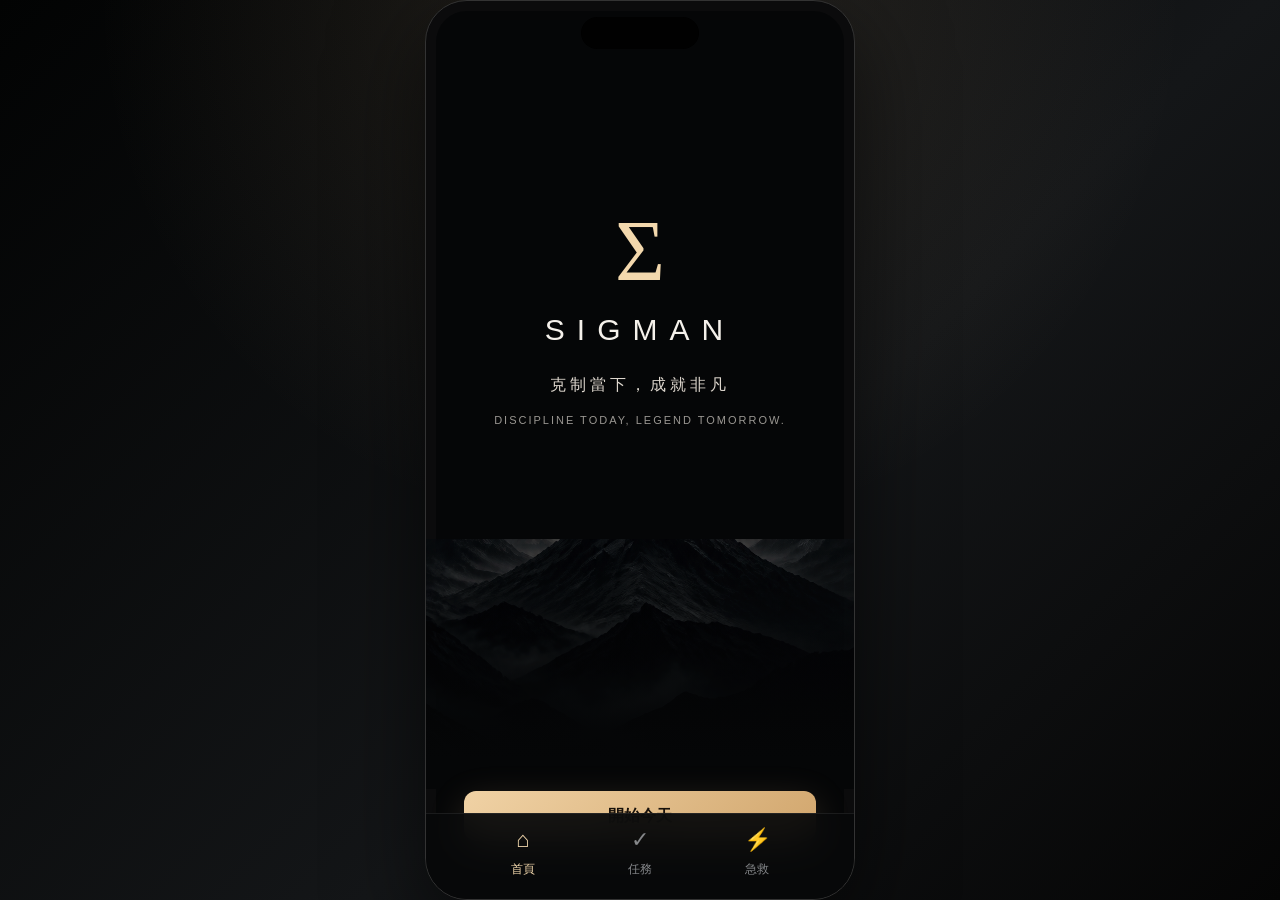
==== index.html @ 827c7f7d "Add files via upload" ====
<!doctype html>
<html lang="zh-Hant">
  <head>
    <meta charset="utf-8" />
    <meta name="viewport" content="width=device-width, initial-scale=1, viewport-fit=cover" />
    <meta name="theme-color" content="#050607" />
    <meta name="apple-mobile-web-app-capable" content="yes" />
    <meta name="apple-mobile-web-app-status-bar-style" content="black-translucent" />
    <meta name="apple-mobile-web-app-title" content="SIGMAN" />
    <meta name="description" content="SIGMAN discipline tracker MVP" />
    <title>SIGMAN</title>
    <link rel="manifest" href="manifest.json" />
    <link rel="apple-touch-icon" href="assets/icon-180.png" />
    <link rel="icon" href="assets/icon-192.png" />
    <link rel="stylesheet" href="styles.css" />
  </head>
  <body>
    <main class="phone-shell" aria-label="SIGMAN MVP">
      <section class="screen splash active" data-screen="splash">
        <div class="brand-mark">&Sigma;</div>
        <h1>SIGMAN</h1>
        <p class="tagline">&#20811;&#21046;&#30070;&#19979;&#65292;&#25104;&#23601;&#38750;&#20961;</p>
        <p class="subline">DISCIPLINE TODAY, LEGEND TOMORROW.</p>
        <div class="mountain" aria-hidden="true"></div>
        <button class="primary-btn" data-start>&#38283;&#22987;&#20170;&#22825;</button>
      </section>

      <section class="screen app-screen" data-screen="home">
        <header class="topbar">
          <div>
            <span class="eyebrow">&#20170;&#26085;&#29376;&#24907;</span>
            <h2>SIGMAN</h2>
          </div>
          <button class="icon-btn" data-open-setup aria-label="Settings">&#9881;</button>
        </header>

        <div class="content">
          <section class="streak-card">
            <div class="ring" id="ring">
              <span>&#36899;&#32396;&#22533;&#25345;</span>
              <strong id="streakDays">0</strong>
              <small>&#22825;</small>
            </div>
            <div class="streak-meta">
              <span>&#38283;&#22987;&#26085;&#26399;</span>
              <strong id="startDateLabel">&#20170;&#22825;</strong>
              <span>&#26368;&#20339;&#32000;&#37636;</span>
              <strong id="bestDays">0 &#22825;</strong>
            </div>
            <blockquote>
              &#19981;&#38752;&#24773;&#32210;&#25744;&#20303;&#65292;&#38752;&#31995;&#32113;&#25744;&#20303;&#12290;
              <cite id="reasonLabel">&#25105;&#30340;&#29702;&#30001;&#36996;&#27794;&#35373;&#23450;</cite>
            </blockquote>
          </section>

          <section class="rescue-strip">
            <div>
              <span class="eyebrow">&#34909;&#21205;&#20358;&#35186;</span>
              <h3>&#20808;&#25744;&#36942; 90 &#31186;</h3>
            </div>
            <button class="secondary-btn" data-go="rescue" data-nav="rescue">&#36914;&#20837;&#24613;&#25937;</button>
          </section>

          <section class="task-panel">
            <div class="section-head">
              <div>
                <span class="eyebrow">&#27599;&#26085;&#20219;&#21209;</span>
                <h3>&#20170;&#22825;&#21482;&#38656;&#35201;&#23436;&#25104;&#36889; 4 &#20214;&#20107;</h3>
              </div>
              <span><b id="doneCount">0</b>/4</span>
            </div>
            <div class="tasks" id="taskList"></div>
          </section>
        </div>
      </section>

      <section class="screen app-screen" data-screen="rescue">
        <header class="detailbar">
          <button class="icon-btn" data-go="home" data-nav="home" aria-label="Back">&lsaquo;</button>
          <h2>&#34909;&#21205;&#24613;&#25937;</h2>
          <button class="icon-btn" data-reset-timer aria-label="Reset timer">&#8635;</button>
        </header>

        <div class="content rescue-content">
          <section class="timer-card">
            <span class="eyebrow">&#29694;&#22312;&#19981;&#35201;&#35527;&#24847;&#24535;&#21147;</span>
            <h1>&#36681;&#31227;&#27880;&#24847;&#21147;</h1>
            <div class="timer" id="timer">01:30</div>
            <p id="rescuePrompt">&#25918;&#19979;&#25163;&#27231;&#65292;&#20808;&#20570; 10 &#27425;&#28145;&#21628;&#21560;&#12290;</p>
            <button class="primary-btn" id="timerButton">&#38283;&#22987; 90 &#31186;</button>
          </section>

          <section class="action-panel">
            <div class="section-head compact">
              <h3>&#36984;&#19968;&#20491;&#31435;&#21051;&#34892;&#21205;</h3>
              <span>&#19981;&#29992;&#23436;&#32654;&#65292;&#21482;&#35201;&#38626;&#38283;&#21050;&#28608;&#28304;</span>
            </div>
            <div class="action-grid" id="actionGrid"></div>
          </section>

          <button class="wide-action" id="surviveButton">&#25105;&#24050;&#28193;&#36942;&#36889;&#19968;&#21051;</button>
        </div>
      </section>

      <section class="screen app-screen" data-screen="setup">
        <header class="detailbar">
          <button class="icon-btn" data-go="home" data-nav="home" aria-label="Back">&lsaquo;</button>
          <h2>&#26053;&#31243;&#35373;&#23450;</h2>
          <span></span>
        </header>

        <form class="content setup-form" id="setupForm">
          <label>
            <span>&#38283;&#22987;&#26085;&#26399;</span>
            <input type="date" id="startDateInput" />
          </label>
          <label>
            <span>&#25105;&#28858;&#20160;&#40636;&#35201;&#25106;</span>
            <textarea id="reasonInput" rows="4" placeholder="&#20363;&#22914;&#65306;&#25105;&#35201;&#25226;&#27880;&#24847;&#21147;&#25343;&#22238;&#20358;&#65292;&#35722;&#25104;&#26356;&#31337;&#30340;&#20154;&#12290;"></textarea>
          </label>
          <button class="primary-btn" type="submit">&#20786;&#23384;&#35373;&#23450;</button>
          <button class="danger-btn" type="button" id="relapseButton">&#20170;&#22825;&#30772;&#25106;&#65292;&#37325;&#26032;&#38283;&#22987;</button>
        </form>
      </section>

      <nav class="bottom-nav" hidden>
        <button class="active" data-go="home" data-nav="home"><span>&#8962;</span>&#39318;&#38913;</button>
        <button data-go="home" data-nav="tasks" data-jump="tasks"><span>&#10003;</span>&#20219;&#21209;</button>
        <button data-go="rescue" data-nav="rescue"><span>&#9889;</span>&#24613;&#25937;</button>
      </nav>
    </main>

    <script src="app.js"></script>
  </body>
</html>
---- styles.css ----
:root {
  color-scheme: dark;
  --bg: #050607;
  --panel: #111315;
  --panel-2: #17191c;
  --line: #292b2f;
  --muted: #9a9792;
  --text: #f5f1eb;
  --gold: #e2bf91;
  --gold-2: #f3d8ad;
  --danger: #d88672;
  font-family: Inter, "Noto Sans TC", "PingFang TC", "Microsoft JhengHei", sans-serif;
}

* {
  box-sizing: border-box;
}

body {
  min-height: 100vh;
  margin: 0;
  display: grid;
  place-items: center;
  background:
    radial-gradient(circle at 50% 0%, rgba(226, 191, 145, 0.13), transparent 34rem),
    linear-gradient(135deg, #020303, #141618 58%, #050505);
  color: var(--text);
}

button,
input,
textarea {
  font: inherit;
}

button {
  border: 0;
  color: inherit;
  cursor: pointer;
}

.phone-shell {
  position: relative;
  width: min(100vw, 430px);
  height: min(100vh, 900px);
  min-height: 760px;
  overflow: hidden;
  background: var(--bg);
  border: 1px solid #333;
  border-radius: 42px;
  box-shadow: 0 30px 90px rgba(0, 0, 0, 0.6), inset 0 0 0 10px #0b0b0c;
}

.phone-shell::before {
  content: "";
  position: absolute;
  z-index: 20;
  top: 16px;
  left: 50%;
  width: 118px;
  height: 32px;
  transform: translateX(-50%);
  border-radius: 999px;
  background: #010101;
}

.screen {
  position: absolute;
  inset: 0;
  display: none;
  padding: 56px 24px 92px;
}

.screen.active {
  display: block;
}

.splash {
  text-align: center;
  padding-top: 204px;
}

.brand-mark {
  margin-inline: auto;
  width: 92px;
  height: 92px;
  display: grid;
  place-items: center;
  color: var(--gold-2);
  font-family: Georgia, serif;
  font-size: 86px;
  line-height: 1;
}

.splash h1 {
  margin: 16px 0 0;
  font-size: 30px;
  font-weight: 500;
  letter-spacing: 12px;
}

.tagline {
  margin: 28px 0 0;
  color: #ddd6cd;
  letter-spacing: 4px;
}

.subline {
  margin: 18px 0 0;
  color: var(--muted);
  font-size: 11px;
  letter-spacing: 2px;
}

.mountain {
  position: absolute;
  left: 0;
  right: 0;
  bottom: 110px;
  height: 250px;
  background:
    linear-gradient(to bottom, rgba(5, 6, 7, 0), #050607 88%),
    url("assets/splash-mountain.png") center bottom / cover no-repeat;
  opacity: 0.88;
}

.primary-btn,
.secondary-btn,
.wide-action,
.danger-btn {
  min-height: 50px;
  border-radius: 12px;
  font-weight: 700;
}

.primary-btn,
.wide-action {
  position: relative;
  z-index: 1;
  width: 100%;
  background: linear-gradient(135deg, #f0d2a5, #d1a66d);
  color: #17100a;
  box-shadow: 0 10px 36px rgba(226, 191, 145, 0.18);
}

.splash .primary-btn {
  position: absolute;
  left: 38px;
  right: 38px;
  bottom: 58px;
  width: auto;
}

.secondary-btn {
  padding: 0 16px;
  background: rgba(226, 191, 145, 0.13);
  color: var(--gold-2);
}

.danger-btn {
  width: 100%;
  margin-top: 14px;
  background: rgba(216, 134, 114, 0.12);
  color: #f2b09f;
}

.topbar,
.detailbar {
  display: flex;
  align-items: center;
  justify-content: space-between;
  height: 58px;
  border-bottom: 1px solid rgba(255, 255, 255, 0.06);
}

.topbar h2,
.detailbar h2 {
  margin: 3px 0 0;
  font-size: 24px;
  letter-spacing: 5px;
}

.detailbar h2 {
  font-size: 20px;
  letter-spacing: 1px;
}

.eyebrow {
  display: block;
  color: var(--gold);
  font-size: 12px;
  letter-spacing: 1px;
}

.icon-btn {
  width: 36px;
  height: 36px;
  display: grid;
  place-items: center;
  border: 1px solid #393b3f;
  border-radius: 50%;
  background: transparent;
  color: #f0eadf;
}

.content {
  height: calc(100% - 58px);
  overflow: auto;
  padding: 18px 0 10px;
  scrollbar-width: none;
}

.content::-webkit-scrollbar {
  display: none;
}

.streak-card,
.task-panel,
.timer-card,
.action-panel,
.rescue-strip {
  border: 1px solid rgba(255, 255, 255, 0.045);
  border-radius: 8px;
  background: linear-gradient(180deg, rgba(255, 255, 255, 0.055), rgba(255, 255, 255, 0.025));
}

.streak-card {
  padding: 22px;
  display: grid;
  grid-template-columns: 1fr 104px;
  gap: 12px 20px;
  align-items: center;
}

.ring {
  width: 164px;
  aspect-ratio: 1;
  display: grid;
  place-items: center;
  place-content: center;
  border-radius: 50%;
  background:
    radial-gradient(circle closest-side, #151719 75%, transparent 76%),
    conic-gradient(var(--gold) calc(var(--progress) * 1%), #333 0);
  text-align: center;
}

.ring span,
.ring small,
.streak-meta span {
  color: #aaa39b;
  font-size: 12px;
}

.ring strong {
  font-size: 42px;
}

.streak-meta {
  display: grid;
  gap: 7px;
}

.streak-meta strong {
  font-size: 18px;
}

blockquote {
  grid-column: 1 / -1;
  margin: 12px 0 0;
  text-align: center;
  line-height: 1.8;
}

cite {
  display: block;
  margin-top: 5px;
  color: var(--muted);
  font-size: 12px;
  font-style: normal;
}

.rescue-strip {
  margin-top: 14px;
  padding: 16px;
  display: flex;
  align-items: center;
  justify-content: space-between;
  gap: 14px;
}

.rescue-strip h3,
.section-head h3 {
  margin: 4px 0 0;
  font-size: 17px;
}

.task-panel,
.action-panel {
  margin-top: 14px;
  padding: 16px 12px;
}

.section-head {
  display: flex;
  align-items: end;
  justify-content: space-between;
  gap: 12px;
  padding: 0 2px 10px;
}

.section-head.compact {
  display: block;
}

.section-head span {
  color: #b9b2aa;
  font-size: 12px;
}

.task {
  width: 100%;
  display: grid;
  grid-template-columns: 40px 1fr 30px;
  gap: 10px;
  align-items: center;
  min-height: 68px;
  text-align: left;
  border-top: 1px solid rgba(255, 255, 255, 0.06);
  background: transparent;
}

.task-icon {
  width: 32px;
  height: 32px;
  display: grid;
  place-items: center;
  border-radius: 50%;
  background: rgba(226, 191, 145, 0.1);
  color: var(--gold);
  font-weight: 700;
}

.task strong,
.action-card strong {
  display: block;
  font-size: 15px;
}

.task small,
.action-card small,
.timer-card p {
  display: block;
  margin-top: 4px;
  color: #aaa39b;
  font-size: 12px;
  line-height: 1.5;
}

.check {
  width: 24px;
  height: 24px;
  display: grid;
  place-items: center;
  border: 1px solid #54575a;
  border-radius: 50%;
}

.task.done .check {
  border-color: transparent;
  background: var(--gold);
  color: #21170f;
}

.rescue-content {
  padding-top: 18px;
}

.timer-card {
  padding: 24px 18px;
  text-align: center;
}

.timer-card h1 {
  margin: 6px 0 0;
  font-size: 26px;
}

.timer {
  margin: 24px auto 12px;
  width: 190px;
  aspect-ratio: 1;
  display: grid;
  place-items: center;
  border: 1px solid rgba(226, 191, 145, 0.38);
  border-radius: 50%;
  background: radial-gradient(circle, rgba(226, 191, 145, 0.12), rgba(255, 255, 255, 0.02));
  color: var(--gold-2);
  font-size: 46px;
  font-weight: 800;
  letter-spacing: 1px;
}

.timer-card .primary-btn {
  margin-top: 18px;
}

.action-grid {
  display: grid;
  grid-template-columns: repeat(2, minmax(0, 1fr));
  gap: 10px;
}

.action-card {
  min-height: 122px;
  padding: 16px 12px;
  display: grid;
  place-items: center;
  place-content: center;
  text-align: center;
  border: 1px solid rgba(255, 255, 255, 0.045);
  border-radius: 8px;
  background: var(--panel-2);
}

.action-card span {
  width: 34px;
  height: 34px;
  display: grid;
  place-items: center;
  margin-bottom: 8px;
  border-radius: 50%;
  background: rgba(226, 191, 145, 0.1);
  color: var(--gold);
  font-weight: 700;
}

.action-card.selected {
  border-color: rgba(226, 191, 145, 0.55);
  background: rgba(226, 191, 145, 0.1);
}

.wide-action {
  margin-top: 20px;
}

.setup-form {
  display: block;
}

.setup-form label {
  display: block;
  margin-bottom: 18px;
}

.setup-form label span {
  display: block;
  margin-bottom: 8px;
  color: var(--gold);
  font-size: 13px;
}

input,
textarea {
  width: 100%;
  border: 1px solid var(--line);
  border-radius: 8px;
  background: #111315;
  color: var(--text);
  outline: 0;
}

input {
  height: 48px;
  padding: 0 12px;
}

textarea {
  resize: none;
  padding: 12px;
  line-height: 1.6;
}

input:focus,
textarea:focus {
  border-color: rgba(226, 191, 145, 0.7);
}

.bottom-nav {
  position: absolute;
  z-index: 10;
  left: 0;
  right: 0;
  bottom: 0;
  height: 86px;
  display: grid;
  grid-template-columns: repeat(3, 1fr);
  padding: 10px 38px 18px;
  border-top: 1px solid rgba(255, 255, 255, 0.08);
  background: rgba(8, 9, 10, 0.94);
  backdrop-filter: blur(18px);
}

.bottom-nav button {
  display: grid;
  place-items: center;
  gap: 4px;
  background: transparent;
  color: #85878a;
  font-size: 12px;
}

.bottom-nav span {
  font-size: 22px;
}

.bottom-nav .active {
  color: var(--gold-2);
}

@media (max-width: 480px) {
  body {
    display: block;
    background: #050607;
  }

  .phone-shell {
    width: 100vw;
    height: 100vh;
    min-height: 720px;
    border: 0;
    border-radius: 0;
    box-shadow: none;
  }

  .phone-shell::before {
    top: 12px;
  }

  .screen {
    padding-inline: 20px;
  }

  .streak-card {
    grid-template-columns: 1fr 96px;
    padding: 18px;
  }

  .ring {
    width: 146px;
  }

  .bottom-nav {
    padding-inline: 32px;
  }
}
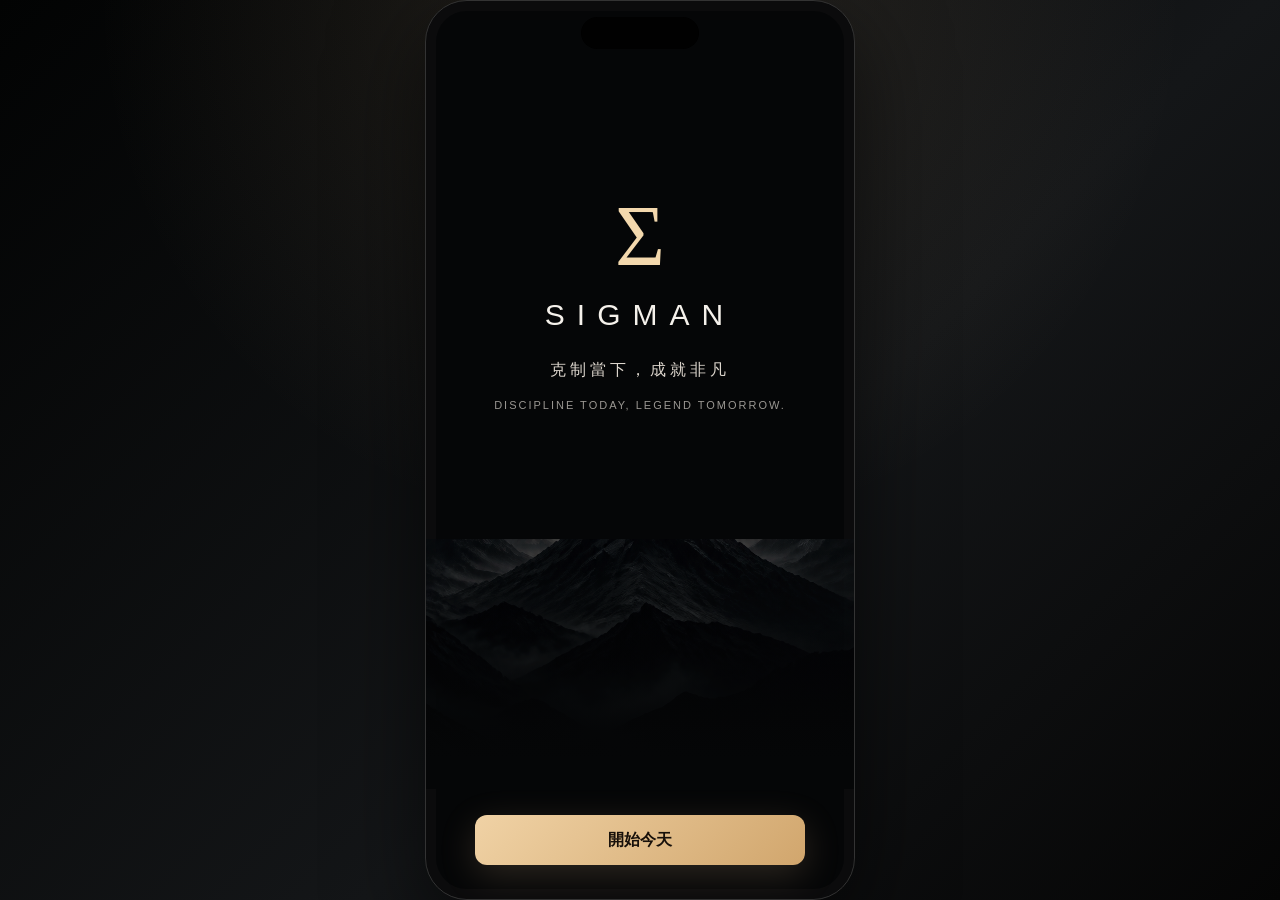
==== commit 9df81a91: "Fix mobile PWA layout" ====
--- a/index.html
+++ b/index.html
@@ -9,10 +9,10 @@
     <meta name="apple-mobile-web-app-title" content="SIGMAN" />
     <meta name="description" content="SIGMAN discipline tracker MVP" />
     <title>SIGMAN</title>
-    <link rel="manifest" href="manifest.json" />
+    <link rel="manifest" href="manifest.json?v=3" />
     <link rel="apple-touch-icon" href="assets/icon-180.png" />
     <link rel="icon" href="assets/icon-192.png" />
-    <link rel="stylesheet" href="styles.css" />
+    <link rel="stylesheet" href="styles.css?v=3" />
   </head>
   <body>
     <main class="phone-shell" aria-label="SIGMAN MVP">
@@ -130,6 +130,6 @@
       </nav>
     </main>
 
-    <script src="app.js"></script>
+    <script src="app.js?v=3"></script>
   </body>
 </html>
--- a/styles.css
+++ b/styles.css
@@ -16,6 +16,15 @@
   box-sizing: border-box;
 }
 
+html,
+body {
+  min-height: 100%;
+}
+
+[hidden] {
+  display: none !important;
+}
+
 body {
   min-height: 100vh;
   margin: 0;
@@ -42,7 +51,7 @@
 .phone-shell {
   position: relative;
   width: min(100vw, 430px);
-  height: min(100vh, 900px);
+  height: min(100dvh, 900px);
   min-height: 760px;
   overflow: hidden;
   background: var(--bg);
@@ -68,16 +77,24 @@
   position: absolute;
   inset: 0;
   display: none;
-  padding: 56px 24px 92px;
+  padding: calc(56px + env(safe-area-inset-top)) 24px calc(92px + env(safe-area-inset-bottom));
 }
 
 .screen.active {
   display: block;
 }
 
+.splash.screen.active {
+  display: flex;
+}
+
 .splash {
+  flex-direction: column;
+  align-items: center;
   text-align: center;
-  padding-top: 204px;
+  overflow: auto;
+  padding-top: clamp(96px, 21dvh, 204px);
+  padding-bottom: calc(34px + env(safe-area-inset-bottom));
 }
 
 .brand-mark {
@@ -144,11 +161,10 @@
 }
 
 .splash .primary-btn {
-  position: absolute;
-  left: 38px;
-  right: 38px;
-  bottom: 58px;
-  width: auto;
+  width: calc(100% - 28px);
+  max-width: 330px;
+  margin-top: auto;
+  margin-bottom: 0;
 }
 
 .secondary-btn {
@@ -492,10 +508,10 @@
   left: 0;
   right: 0;
   bottom: 0;
-  height: 86px;
+  height: calc(86px + env(safe-area-inset-bottom));
   display: grid;
   grid-template-columns: repeat(3, 1fr);
-  padding: 10px 38px 18px;
+  padding: 10px 38px calc(18px + env(safe-area-inset-bottom));
   border-top: 1px solid rgba(255, 255, 255, 0.08);
   background: rgba(8, 9, 10, 0.94);
   backdrop-filter: blur(18px);
@@ -526,8 +542,8 @@
 
   .phone-shell {
     width: 100vw;
-    height: 100vh;
-    min-height: 720px;
+    height: 100dvh;
+    min-height: 0;
     border: 0;
     border-radius: 0;
     box-shadow: none;
@@ -541,6 +557,36 @@
     padding-inline: 20px;
   }
 
+  .splash {
+    padding-top: clamp(88px, 20dvh, 178px);
+    padding-inline: 20px;
+  }
+
+  .brand-mark {
+    width: 78px;
+    height: 78px;
+    font-size: 74px;
+  }
+
+  .splash h1 {
+    font-size: 27px;
+    letter-spacing: 10px;
+  }
+
+  .tagline {
+    margin-top: 22px;
+  }
+
+  .subline {
+    margin-top: 14px;
+    font-size: 10px;
+  }
+
+  .mountain {
+    bottom: 72px;
+    height: 210px;
+  }
+
   .streak-card {
     grid-template-columns: 1fr 96px;
     padding: 18px;
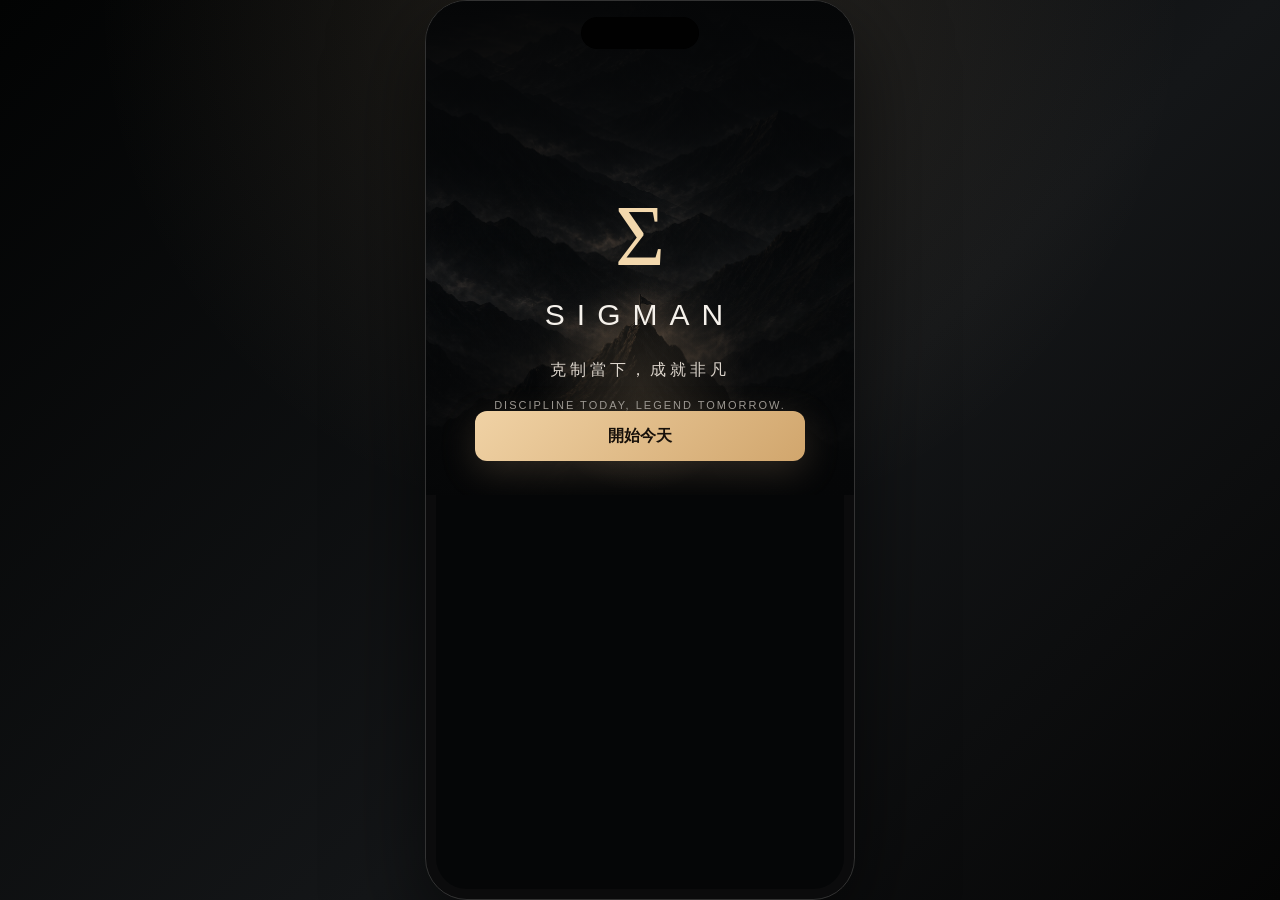
==== commit 50286051: "Build SIGMAN MVP v0.3 phase 1" ====
--- a/index.html
+++ b/index.html
@@ -9,10 +9,10 @@
     <meta name="apple-mobile-web-app-title" content="SIGMAN" />
     <meta name="description" content="SIGMAN discipline tracker MVP" />
     <title>SIGMAN</title>
-    <link rel="manifest" href="manifest.json?v=3" />
+    <link rel="manifest" href="manifest.json?v=7" />
     <link rel="apple-touch-icon" href="assets/icon-180.png" />
     <link rel="icon" href="assets/icon-192.png" />
-    <link rel="stylesheet" href="styles.css?v=3" />
+    <link rel="stylesheet" href="styles.css?v=7" />
   </head>
   <body>
     <main class="phone-shell" aria-label="SIGMAN MVP">
@@ -28,37 +28,38 @@
       <section class="screen app-screen" data-screen="home">
         <header class="topbar">
           <div>
-            <span class="eyebrow">&#20170;&#26085;&#29376;&#24907;</span>
+            <span class="eyebrow">&#36899;&#32396;&#22533;&#25345;&#20013;</span>
             <h2>SIGMAN</h2>
           </div>
-          <button class="icon-btn" data-open-setup aria-label="Settings">&#9881;</button>
+          <button class="icon-btn" data-go="setup" data-nav="setup" aria-label="Settings">&#9881;</button>
         </header>
 
-        <div class="content">
-          <section class="streak-card">
-            <div class="ring" id="ring">
-              <span>&#36899;&#32396;&#22533;&#25345;</span>
-              <strong id="streakDays">0</strong>
-              <small>&#22825;</small>
+        <div class="content home-content">
+          <section class="streak-hero">
+            <span class="eyebrow">&#30446;&#21069;&#32000;&#37636;</span>
+            <div class="day-number">
+              <strong id="streakDays">1</strong>
+              <span>&#22825;</span>
             </div>
-            <div class="streak-meta">
-              <span>&#38283;&#22987;&#26085;&#26399;</span>
-              <strong id="startDateLabel">&#20170;&#22825;</strong>
-              <span>&#26368;&#20339;&#32000;&#37636;</span>
-              <strong id="bestDays">0 &#22825;</strong>
+            <p id="homeMessage">&#20170;&#22825;&#21482;&#38656;&#35201;&#23432;&#20303;&#20170;&#22825;&#12290;</p>
+            <div class="metric-row">
+              <span>&#38283;&#22987;&#26085;&#26399; <b id="startDateLabel">--</b></span>
+              <span>&#26368;&#20339;&#32000;&#37636; <b id="bestDays">1 &#22825;</b></span>
             </div>
-            <blockquote>
-              &#19981;&#38752;&#24773;&#32210;&#25744;&#20303;&#65292;&#38752;&#31995;&#32113;&#25744;&#20303;&#12290;
-              <cite id="reasonLabel">&#25105;&#30340;&#29702;&#30001;&#36996;&#27794;&#35373;&#23450;</cite>
-            </blockquote>
           </section>
 
-          <section class="rescue-strip">
+          <button class="reason-card" data-go="setup" data-nav="setup">
+            <span class="eyebrow">&#25105;&#30340;&#29702;&#30001;</span>
+            <strong id="reasonLabel">&#35373;&#23450;&#19968;&#20491;&#20320;&#19981;&#24819;&#20013;&#26039;&#32000;&#37636;&#30340;&#29702;&#30001;&#12290;</strong>
+          </button>
+
+          <section class="rescue-strip priority">
             <div>
               <span class="eyebrow">&#34909;&#21205;&#20358;&#35186;</span>
-              <h3>&#20808;&#25744;&#36942; 90 &#31186;</h3>
+              <h3>&#31435;&#21363;&#36914;&#20837; 90 &#31186;&#24613;&#25937;&#27969;&#31243;</h3>
+              <p>&#19981;&#35201;&#24613;&#33879;&#20570;&#27770;&#23450;&#12290;&#20808;&#25744;&#36942;&#36889;&#19968;&#27874;&#12290;</p>
             </div>
-            <button class="secondary-btn" data-go="rescue" data-nav="rescue">&#36914;&#20837;&#24613;&#25937;</button>
+            <button class="secondary-btn" data-go="rescue" data-nav="rescue">&#38283;&#22987;&#24613;&#25937;</button>
           </section>
 
           <section class="task-panel">
@@ -77,59 +78,83 @@
       <section class="screen app-screen" data-screen="rescue">
         <header class="detailbar">
           <button class="icon-btn" data-go="home" data-nav="home" aria-label="Back">&lsaquo;</button>
-          <h2>&#34909;&#21205;&#24613;&#25937;</h2>
+          <h2>&#20572;&#19979;&#20358;&#65292;&#36681;&#31227;&#27880;&#24847;&#21147;</h2>
           <button class="icon-btn" data-reset-timer aria-label="Reset timer">&#8635;</button>
         </header>
 
         <div class="content rescue-content">
-          <section class="timer-card">
-            <span class="eyebrow">&#29694;&#22312;&#19981;&#35201;&#35527;&#24847;&#24535;&#21147;</span>
-            <h1>&#36681;&#31227;&#27880;&#24847;&#21147;</h1>
-            <div class="timer" id="timer">01:30</div>
-            <p id="rescuePrompt">&#25918;&#19979;&#25163;&#27231;&#65292;&#20808;&#20570; 10 &#27425;&#28145;&#21628;&#21560;&#12290;</p>
-            <button class="primary-btn" id="timerButton">&#38283;&#22987; 90 &#31186;</button>
+          <section class="timer-card" id="timerCard">
+            <span class="eyebrow">&#36984;&#25799;&#19968;&#20491;&#34892;&#21205;&#65292;&#25744;&#36942;&#36889;&#27874;&#34909;&#21205;</span>
+            <div class="timer" id="timer">90</div>
+            <span class="timer-unit">&#31186;</span>
+            <p id="rescuePrompt">&#20320;&#19981;&#38656;&#35201;&#35299;&#27770;&#19968;&#29983;&#65292;&#21482;&#38656;&#35201;&#25744;&#36942; 90 &#31186;&#12290;</p>
           </section>
 
           <section class="action-panel">
             <div class="section-head compact">
-              <h3>&#36984;&#19968;&#20491;&#31435;&#21051;&#34892;&#21205;</h3>
-              <span>&#19981;&#29992;&#23436;&#32654;&#65292;&#21482;&#35201;&#38626;&#38283;&#21050;&#28608;&#28304;</span>
+              <h3>&#31435;&#21363;&#34892;&#21205;</h3>
+              <span>&#29992;&#19968;&#20491;&#21205;&#20316;&#25130;&#26039;&#33258;&#21205;&#21453;&#25033;</span>
             </div>
             <div class="action-grid" id="actionGrid"></div>
           </section>
 
+          <section class="completion-card" id="completionCard" hidden>
+            <span class="eyebrow">&#24613;&#25937;&#23436;&#25104;</span>
+            <h3>&#20320;&#21083;&#21083;&#23432;&#20303;&#20102;&#19968;&#27425;&#12290;</h3>
+            <p id="completionText">&#36889;&#19968;&#27425;&#65292;&#32000;&#37636;&#20445;&#30041;&#19979;&#20358;&#20102;&#12290;</p>
+            <button class="secondary-btn" data-go="home" data-nav="home">&#22238;&#21040;&#39318;&#38913;</button>
+          </section>
+
           <button class="wide-action" id="surviveButton">&#25105;&#24050;&#28193;&#36942;&#36889;&#19968;&#21051;</button>
+          <button class="text-link" data-go="setup" data-nav="setup">&#25105;&#24050;&#32147;&#30772;&#25106;&#65292;&#38656;&#35201;&#37325;&#26032;&#38283;&#22987;</button>
         </div>
       </section>
 
       <section class="screen app-screen" data-screen="setup">
         <header class="detailbar">
           <button class="icon-btn" data-go="home" data-nav="home" aria-label="Back">&lsaquo;</button>
-          <h2>&#26053;&#31243;&#35373;&#23450;</h2>
+          <h2>&#35373;&#23450;&#33287;&#32000;&#37636;</h2>
           <span></span>
         </header>
 
         <form class="content setup-form" id="setupForm">
-          <label>
-            <span>&#38283;&#22987;&#26085;&#26399;</span>
-            <input type="date" id="startDateInput" />
-          </label>
-          <label>
-            <span>&#25105;&#28858;&#20160;&#40636;&#35201;&#25106;</span>
-            <textarea id="reasonInput" rows="4" placeholder="&#20363;&#22914;&#65306;&#25105;&#35201;&#25226;&#27880;&#24847;&#21147;&#25343;&#22238;&#20358;&#65292;&#35722;&#25104;&#26356;&#31337;&#30340;&#20154;&#12290;"></textarea>
-          </label>
-          <button class="primary-btn" type="submit">&#20786;&#23384;&#35373;&#23450;</button>
-          <button class="danger-btn" type="button" id="relapseButton">&#20170;&#22825;&#30772;&#25106;&#65292;&#37325;&#26032;&#38283;&#22987;</button>
+          <section class="setting-card">
+            <span class="eyebrow">&#30446;&#21069;&#32000;&#37636;</span>
+            <div class="stats-grid">
+              <span>&#30446;&#21069;&#36899;&#32396;<b id="settingsStreak">1 &#22825;</b></span>
+              <span>&#38283;&#22987;&#26085;&#26399;<b id="settingsStartDate">--</b></span>
+              <span>&#26368;&#20339;&#32000;&#37636;<b id="settingsBest">1 &#22825;</b></span>
+              <span>&#24613;&#25937;&#23436;&#25104;<b id="settingsRescues">0 &#27425;</b></span>
+            </div>
+          </section>
+
+          <section class="setting-card">
+            <label>
+              <span>&#25105;&#30340;&#25106;&#33394;&#29702;&#30001;</span>
+              <textarea id="reasonInput" rows="4" maxlength="80" placeholder="&#20363;&#22914;&#65306;&#25105;&#35201;&#25226;&#27880;&#24847;&#21147;&#25343;&#22238;&#20358;&#65292;&#35731;&#29983;&#27963;&#37325;&#26032;&#31337;&#23450;&#12290;"></textarea>
+            </label>
+            <label>
+              <span>&#38283;&#22987;&#26085;&#26399;</span>
+              <input type="date" id="startDateInput" />
+            </label>
+            <button class="primary-btn" type="submit">&#20786;&#23384;&#35373;&#23450;</button>
+          </section>
+
+          <section class="setting-card muted-card">
+            <span class="eyebrow">&#37325;&#26032;&#38283;&#22987;</span>
+            <p>&#37325;&#26032;&#38283;&#22987;&#19981;&#26159;&#21542;&#23450;&#20043;&#21069;&#30340;&#21162;&#21147;&#12290;&#26368;&#20339;&#32000;&#37636;&#26371;&#20445;&#30041;&#12290;</p>
+            <button class="danger-btn" type="button" id="relapseButton">&#37325;&#26032;&#38283;&#22987;&#20170;&#22825;</button>
+          </section>
         </form>
       </section>
 
       <nav class="bottom-nav" hidden>
         <button class="active" data-go="home" data-nav="home"><span>&#8962;</span>&#39318;&#38913;</button>
-        <button data-go="home" data-nav="tasks" data-jump="tasks"><span>&#10003;</span>&#20219;&#21209;</button>
         <button data-go="rescue" data-nav="rescue"><span>&#9889;</span>&#24613;&#25937;</button>
+        <button data-go="setup" data-nav="setup"><span>&#9881;</span>&#35373;&#23450;</button>
       </nav>
     </main>
 
-    <script src="app.js?v=3"></script>
+    <script src="app.js?v=7"></script>
   </body>
 </html>
--- a/styles.css
+++ b/styles.css
@@ -89,12 +89,16 @@
 }
 
 .splash {
+  position: relative;
   flex-direction: column;
   align-items: center;
   text-align: center;
   overflow: auto;
   padding-top: clamp(96px, 21dvh, 204px);
   padding-bottom: calc(34px + env(safe-area-inset-bottom));
+  background:
+    linear-gradient(180deg, rgba(5, 6, 7, 0.72) 0%, rgba(5, 6, 7, 0.56) 34%, rgba(5, 6, 7, 0.34) 62%, rgba(5, 6, 7, 0.72) 100%),
+    url("assets/splash-wallpaper.png") center center / cover no-repeat;
 }
 
 .brand-mark {
@@ -133,12 +137,13 @@
   position: absolute;
   left: 0;
   right: 0;
-  bottom: 110px;
-  height: 250px;
+  inset: 0;
+  z-index: 0;
+  pointer-events: none;
   background:
-    linear-gradient(to bottom, rgba(5, 6, 7, 0), #050607 88%),
-    url("assets/splash-mountain.png") center bottom / cover no-repeat;
-  opacity: 0.88;
+    radial-gradient(circle at 50% 78%, rgba(226, 191, 145, 0.16), transparent 24%),
+    linear-gradient(180deg, rgba(5, 6, 7, 0.96), rgba(5, 6, 7, 0.2) 54%, rgba(5, 6, 7, 0.96));
+  opacity: 1;
 }
 
 .primary-btn,
@@ -167,6 +172,15 @@
   margin-bottom: 0;
 }
 
+.splash .brand-mark,
+.splash h1,
+.splash .tagline,
+.splash .subline,
+.splash .primary-btn {
+  position: relative;
+  z-index: 1;
+}
+
 .secondary-btn {
   padding: 0 16px;
   background: rgba(226, 191, 145, 0.13);
@@ -231,6 +245,10 @@
 }
 
 .streak-card,
+.streak-hero,
+.reason-card,
+.completion-card,
+.setting-card,
 .task-panel,
 .timer-card,
 .action-panel,
@@ -248,6 +266,82 @@
   align-items: center;
 }
 
+.home-content {
+  padding-bottom: 20px;
+}
+
+.streak-hero {
+  padding: 22px;
+  text-align: center;
+}
+
+.day-number {
+  display: flex;
+  align-items: baseline;
+  justify-content: center;
+  gap: 10px;
+  margin-top: 4px;
+}
+
+.day-number strong {
+  font-size: 82px;
+  line-height: 0.95;
+  letter-spacing: 0;
+}
+
+.day-number span {
+  color: var(--gold);
+  font-size: 18px;
+  font-weight: 700;
+}
+
+.streak-hero p {
+  margin: 12px 0 0;
+  color: #e7e0d7;
+  line-height: 1.7;
+}
+
+.metric-row {
+  display: grid;
+  grid-template-columns: repeat(2, minmax(0, 1fr));
+  gap: 10px;
+  margin-top: 18px;
+}
+
+.metric-row span {
+  min-height: 54px;
+  display: grid;
+  place-items: center;
+  gap: 4px;
+  padding: 10px;
+  border: 1px solid rgba(255, 255, 255, 0.045);
+  border-radius: 8px;
+  background: rgba(0, 0, 0, 0.16);
+  color: var(--muted);
+  font-size: 12px;
+}
+
+.metric-row b {
+  color: var(--text);
+  font-size: 15px;
+}
+
+.reason-card {
+  width: 100%;
+  margin-top: 14px;
+  padding: 16px;
+  display: block;
+  text-align: left;
+  background: linear-gradient(180deg, rgba(226, 191, 145, 0.1), rgba(255, 255, 255, 0.025));
+}
+
+.reason-card strong {
+  display: block;
+  margin-top: 6px;
+  color: #eee7dd;
+  line-height: 1.7;
+}
+
 .ring {
   width: 164px;
   aspect-ratio: 1;
@@ -305,6 +399,21 @@
   gap: 14px;
 }
 
+.rescue-strip.priority {
+  align-items: stretch;
+}
+
+.rescue-strip.priority div {
+  min-width: 0;
+}
+
+.rescue-strip.priority p {
+  margin: 6px 0 0;
+  color: var(--muted);
+  font-size: 12px;
+  line-height: 1.6;
+}
+
 .rescue-strip h3,
 .section-head h3 {
   margin: 4px 0 0;
@@ -417,6 +526,13 @@
   letter-spacing: 1px;
 }
 
+.timer-unit {
+  display: block;
+  margin-top: -4px;
+  color: var(--gold);
+  font-weight: 700;
+}
+
 .timer-card .primary-btn {
   margin-top: 18px;
 }
@@ -460,8 +576,68 @@
   margin-top: 20px;
 }
 
+.completion-card {
+  margin-top: 14px;
+  padding: 18px;
+  text-align: center;
+}
+
+.completion-card h3 {
+  margin: 8px 0 0;
+  font-size: 20px;
+}
+
+.completion-card p,
+.muted-card p {
+  color: var(--muted);
+  line-height: 1.7;
+}
+
+.completion-card .secondary-btn {
+  width: 100%;
+  margin-top: 12px;
+}
+
+.text-link {
+  width: 100%;
+  margin-top: 14px;
+  padding: 12px;
+  background: transparent;
+  color: #b78a7a;
+  font-size: 13px;
+}
+
 .setup-form {
   display: block;
+}
+
+.setting-card {
+  margin-bottom: 14px;
+  padding: 16px;
+}
+
+.stats-grid {
+  display: grid;
+  grid-template-columns: repeat(2, minmax(0, 1fr));
+  gap: 10px;
+  margin-top: 12px;
+}
+
+.stats-grid span {
+  min-height: 62px;
+  display: grid;
+  gap: 5px;
+  align-content: center;
+  padding: 10px;
+  border-radius: 8px;
+  background: rgba(0, 0, 0, 0.16);
+  color: var(--muted);
+  font-size: 12px;
+}
+
+.stats-grid b {
+  color: var(--text);
+  font-size: 16px;
 }
 
 .setup-form label {
@@ -582,16 +758,23 @@
     font-size: 10px;
   }
 
-  .mountain {
-    bottom: 72px;
-    height: 210px;
-  }
-
   .streak-card {
     grid-template-columns: 1fr 96px;
     padding: 18px;
   }
 
+  .day-number strong {
+    font-size: 74px;
+  }
+
+  .rescue-strip.priority {
+    display: grid;
+  }
+
+  .rescue-strip.priority .secondary-btn {
+    width: 100%;
+  }
+
   .ring {
     width: 146px;
   }
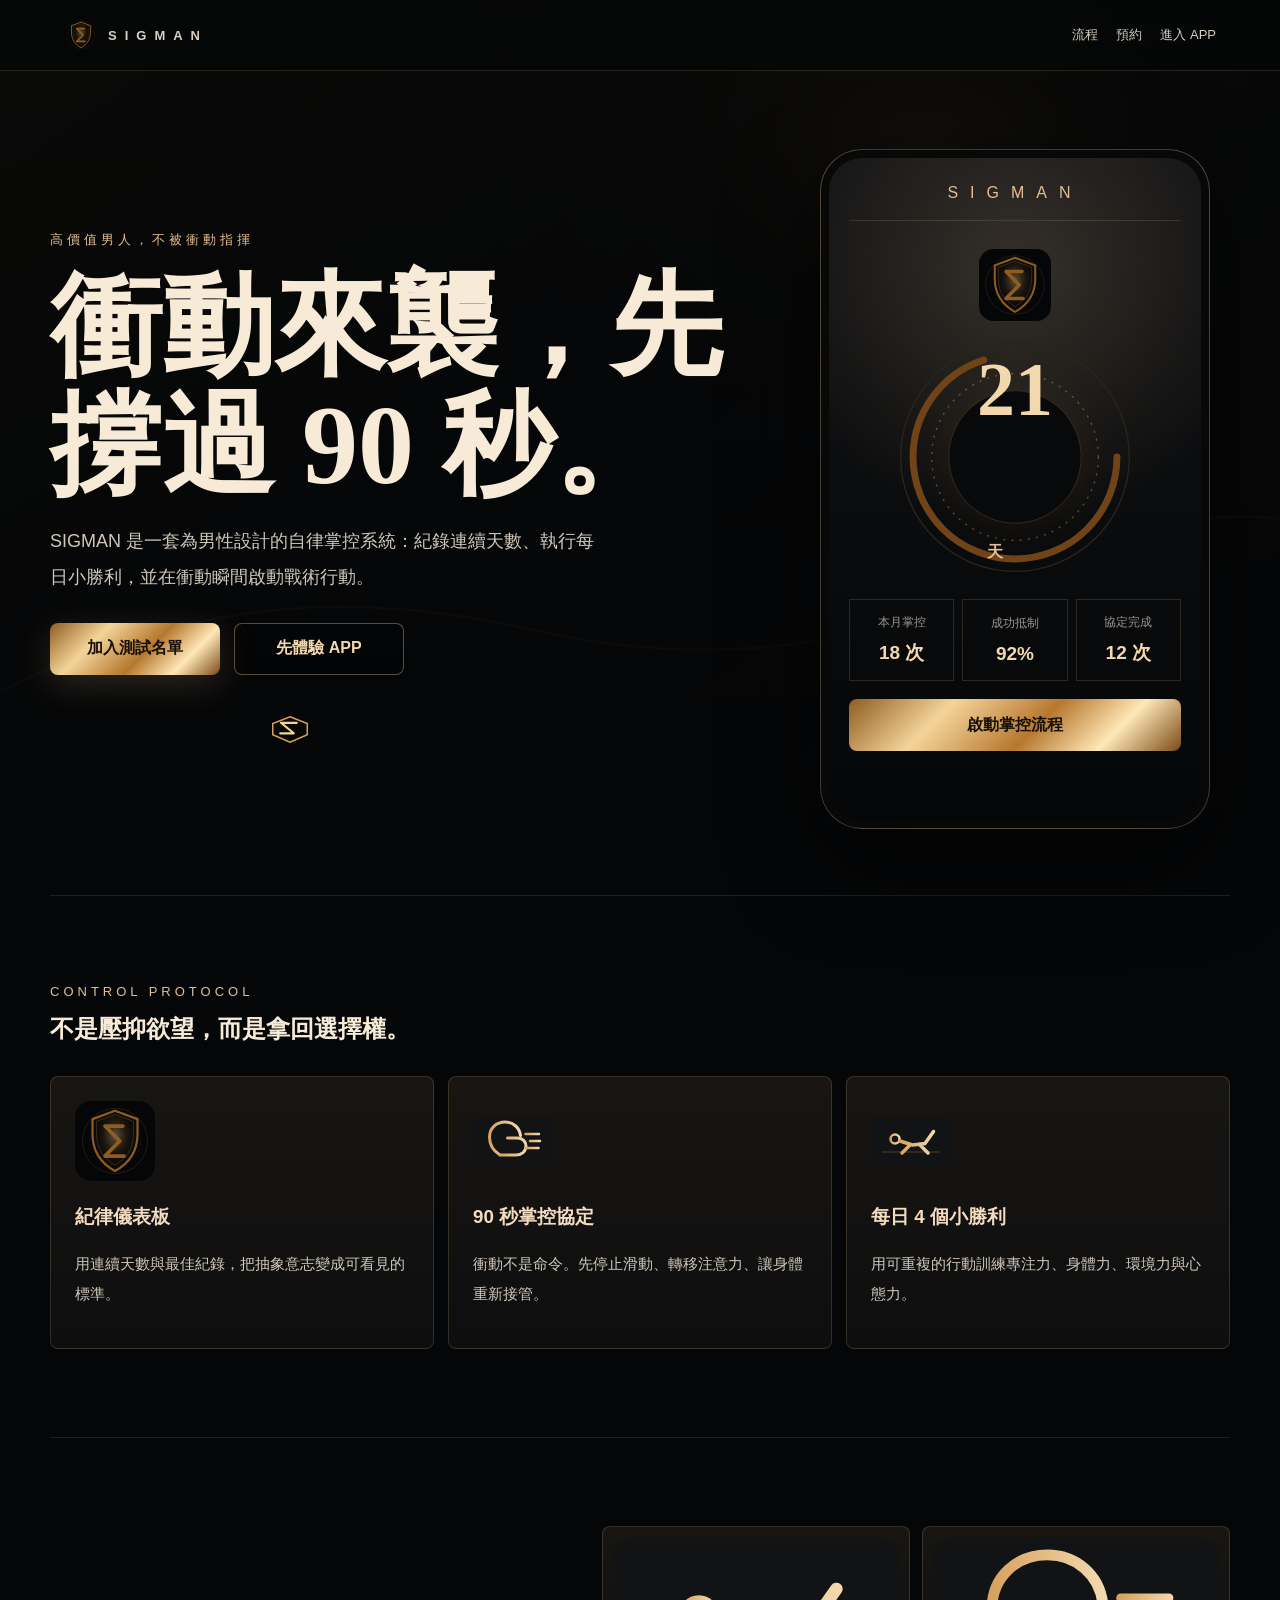
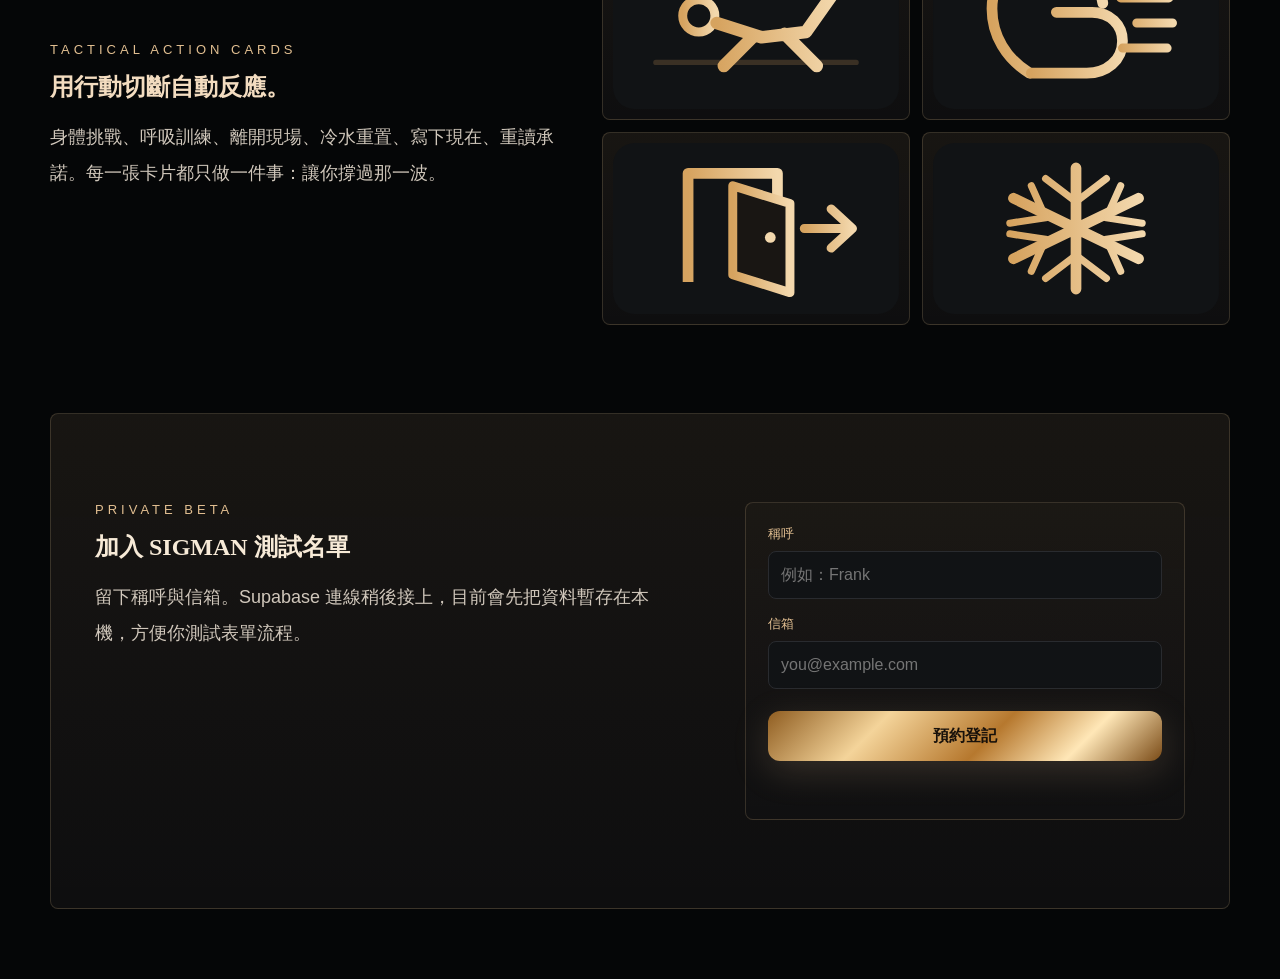
==== commit 0994680c: "Add premium landing page and brand assets" ====
--- a/index.html
+++ b/index.html
@@ -4,157 +4,117 @@
     <meta charset="utf-8" />
     <meta name="viewport" content="width=device-width, initial-scale=1, viewport-fit=cover" />
     <meta name="theme-color" content="#050607" />
-    <meta name="apple-mobile-web-app-capable" content="yes" />
-    <meta name="apple-mobile-web-app-status-bar-style" content="black-translucent" />
-    <meta name="apple-mobile-web-app-title" content="SIGMAN" />
-    <meta name="description" content="SIGMAN discipline tracker MVP" />
-    <title>SIGMAN</title>
-    <link rel="manifest" href="manifest.json?v=7" />
+    <meta name="description" content="SIGMAN 是為菁英男性設計的自律掌控系統。衝動來襲時，先撐過 90 秒。" />
+    <title>SIGMAN | 自律掌控系統</title>
+    <link rel="manifest" href="manifest.json?v=10" />
     <link rel="apple-touch-icon" href="assets/icon-180.png" />
     <link rel="icon" href="assets/icon-192.png" />
-    <link rel="stylesheet" href="styles.css?v=7" />
+    <link rel="stylesheet" href="styles.css?v=10" />
   </head>
-  <body>
-    <main class="phone-shell" aria-label="SIGMAN MVP">
-      <section class="screen splash active" data-screen="splash">
-        <div class="brand-mark">&Sigma;</div>
-        <h1>SIGMAN</h1>
-        <p class="tagline">&#20811;&#21046;&#30070;&#19979;&#65292;&#25104;&#23601;&#38750;&#20961;</p>
-        <p class="subline">DISCIPLINE TODAY, LEGEND TOMORROW.</p>
-        <div class="mountain" aria-hidden="true"></div>
-        <button class="primary-btn" data-start>&#38283;&#22987;&#20170;&#22825;</button>
-      </section>
+  <body class="landing-body">
+    <header class="landing-nav">
+      <a class="landing-logo" href="#top" aria-label="SIGMAN">
+        <img src="assets/brand/sigma-shield.svg" alt="" />
+        <span>SIGMAN</span>
+      </a>
+      <nav>
+        <a href="#protocol">流程</a>
+        <a href="#waitlist">預約</a>
+        <a href="app.html">進入 APP</a>
+      </nav>
+    </header>
 
-      <section class="screen app-screen" data-screen="home">
-        <header class="topbar">
-          <div>
-            <span class="eyebrow">&#36899;&#32396;&#22533;&#25345;&#20013;</span>
-            <h2>SIGMAN</h2>
+    <main id="top" class="landing-page">
+      <section class="landing-hero">
+        <div class="hero-copy">
+          <span class="overline">高價值男人，不被衝動指揮</span>
+          <h1>衝動來襲，先撐過 90 秒。</h1>
+          <p>SIGMAN 是一套為男性設計的自律掌控系統：紀錄連續天數、執行每日小勝利，並在衝動瞬間啟動戰術行動。</p>
+          <div class="hero-actions">
+            <a class="primary-btn" href="#waitlist">加入測試名單</a>
+            <a class="outline-btn" href="app.html">先體驗 APP</a>
           </div>
-          <button class="icon-btn" data-go="setup" data-nav="setup" aria-label="Settings">&#9881;</button>
-        </header>
+          <img class="gold-divider" src="assets/ui/gold-divider.svg" alt="" />
+        </div>
 
-        <div class="content home-content">
-          <section class="streak-hero">
-            <span class="eyebrow">&#30446;&#21069;&#32000;&#37636;</span>
-            <div class="day-number">
-              <strong id="streakDays">1</strong>
-              <span>&#22825;</span>
+        <div class="device-stage" aria-label="SIGMAN app preview">
+          <div class="preview-phone">
+            <div class="preview-top">SIGMAN</div>
+            <img class="preview-sigil" src="assets/brand/sigma-shield.svg" alt="" />
+            <div class="preview-ring">
+              <img src="assets/ui/premium-ring.svg" alt="" />
+              <strong>21</strong>
+              <span>天</span>
             </div>
-            <p id="homeMessage">&#20170;&#22825;&#21482;&#38656;&#35201;&#23432;&#20303;&#20170;&#22825;&#12290;</p>
-            <div class="metric-row">
-              <span>&#38283;&#22987;&#26085;&#26399; <b id="startDateLabel">--</b></span>
-              <span>&#26368;&#20339;&#32000;&#37636; <b id="bestDays">1 &#22825;</b></span>
+            <div class="preview-stats">
+              <span>本月掌控<b>18 次</b></span>
+              <span>成功抵制<b>92%</b></span>
+              <span>協定完成<b>12 次</b></span>
             </div>
-          </section>
-
-          <button class="reason-card" data-go="setup" data-nav="setup">
-            <span class="eyebrow">&#25105;&#30340;&#29702;&#30001;</span>
-            <strong id="reasonLabel">&#35373;&#23450;&#19968;&#20491;&#20320;&#19981;&#24819;&#20013;&#26039;&#32000;&#37636;&#30340;&#29702;&#30001;&#12290;</strong>
-          </button>
-
-          <section class="rescue-strip priority">
-            <div>
-              <span class="eyebrow">&#34909;&#21205;&#20358;&#35186;</span>
-              <h3>&#31435;&#21363;&#36914;&#20837; 90 &#31186;&#24613;&#25937;&#27969;&#31243;</h3>
-              <p>&#19981;&#35201;&#24613;&#33879;&#20570;&#27770;&#23450;&#12290;&#20808;&#25744;&#36942;&#36889;&#19968;&#27874;&#12290;</p>
-            </div>
-            <button class="secondary-btn" data-go="rescue" data-nav="rescue">&#38283;&#22987;&#24613;&#25937;</button>
-          </section>
-
-          <section class="task-panel">
-            <div class="section-head">
-              <div>
-                <span class="eyebrow">&#27599;&#26085;&#20219;&#21209;</span>
-                <h3>&#20170;&#22825;&#21482;&#38656;&#35201;&#23436;&#25104;&#36889; 4 &#20214;&#20107;</h3>
-              </div>
-              <span><b id="doneCount">0</b>/4</span>
-            </div>
-            <div class="tasks" id="taskList"></div>
-          </section>
+            <a class="preview-cta" href="app.html">啟動掌控流程</a>
+          </div>
         </div>
       </section>
 
-      <section class="screen app-screen" data-screen="rescue">
-        <header class="detailbar">
-          <button class="icon-btn" data-go="home" data-nav="home" aria-label="Back">&lsaquo;</button>
-          <h2>&#20572;&#19979;&#20358;&#65292;&#36681;&#31227;&#27880;&#24847;&#21147;</h2>
-          <button class="icon-btn" data-reset-timer aria-label="Reset timer">&#8635;</button>
-        </header>
-
-        <div class="content rescue-content">
-          <section class="timer-card" id="timerCard">
-            <span class="eyebrow">&#36984;&#25799;&#19968;&#20491;&#34892;&#21205;&#65292;&#25744;&#36942;&#36889;&#27874;&#34909;&#21205;</span>
-            <div class="timer" id="timer">90</div>
-            <span class="timer-unit">&#31186;</span>
-            <p id="rescuePrompt">&#20320;&#19981;&#38656;&#35201;&#35299;&#27770;&#19968;&#29983;&#65292;&#21482;&#38656;&#35201;&#25744;&#36942; 90 &#31186;&#12290;</p>
-          </section>
-
-          <section class="action-panel">
-            <div class="section-head compact">
-              <h3>&#31435;&#21363;&#34892;&#21205;</h3>
-              <span>&#29992;&#19968;&#20491;&#21205;&#20316;&#25130;&#26039;&#33258;&#21205;&#21453;&#25033;</span>
-            </div>
-            <div class="action-grid" id="actionGrid"></div>
-          </section>
-
-          <section class="completion-card" id="completionCard" hidden>
-            <span class="eyebrow">&#24613;&#25937;&#23436;&#25104;</span>
-            <h3>&#20320;&#21083;&#21083;&#23432;&#20303;&#20102;&#19968;&#27425;&#12290;</h3>
-            <p id="completionText">&#36889;&#19968;&#27425;&#65292;&#32000;&#37636;&#20445;&#30041;&#19979;&#20358;&#20102;&#12290;</p>
-            <button class="secondary-btn" data-go="home" data-nav="home">&#22238;&#21040;&#39318;&#38913;</button>
-          </section>
-
-          <button class="wide-action" id="surviveButton">&#25105;&#24050;&#28193;&#36942;&#36889;&#19968;&#21051;</button>
-          <button class="text-link" data-go="setup" data-nav="setup">&#25105;&#24050;&#32147;&#30772;&#25106;&#65292;&#38656;&#35201;&#37325;&#26032;&#38283;&#22987;</button>
+      <section id="protocol" class="landing-section">
+        <div class="section-title">
+          <span class="overline">CONTROL PROTOCOL</span>
+          <h2>不是壓抑欲望，而是拿回選擇權。</h2>
+        </div>
+        <div class="feature-grid">
+          <article>
+            <img src="assets/brand/sigma-shield.svg" alt="" />
+            <h3>紀律儀表板</h3>
+            <p>用連續天數與最佳紀錄，把抽象意志變成可看見的標準。</p>
+          </article>
+          <article>
+            <img src="assets/action-breath.svg" alt="" />
+            <h3>90 秒掌控協定</h3>
+            <p>衝動不是命令。先停止滑動、轉移注意力、讓身體重新接管。</p>
+          </article>
+          <article>
+            <img src="assets/action-body.svg" alt="" />
+            <h3>每日 4 個小勝利</h3>
+            <p>用可重複的行動訓練專注力、身體力、環境力與心態力。</p>
+          </article>
         </div>
       </section>
 
-      <section class="screen app-screen" data-screen="setup">
-        <header class="detailbar">
-          <button class="icon-btn" data-go="home" data-nav="home" aria-label="Back">&lsaquo;</button>
-          <h2>&#35373;&#23450;&#33287;&#32000;&#37636;</h2>
-          <span></span>
-        </header>
+      <section class="landing-section split-section">
+        <div>
+          <span class="overline">TACTICAL ACTION CARDS</span>
+          <h2>用行動切斷自動反應。</h2>
+          <p>身體挑戰、呼吸訓練、離開現場、冷水重置、寫下現在、重讀承諾。每一張卡片都只做一件事：讓你撐過那一波。</p>
+        </div>
+        <div class="tactical-grid">
+          <img src="assets/action-body.svg" alt="身體挑戰" />
+          <img src="assets/action-breath.svg" alt="呼吸訓練" />
+          <img src="assets/action-leave.svg" alt="離開現場" />
+          <img src="assets/action-cold.svg" alt="冷水重置" />
+        </div>
+      </section>
 
-        <form class="content setup-form" id="setupForm">
-          <section class="setting-card">
-            <span class="eyebrow">&#30446;&#21069;&#32000;&#37636;</span>
-            <div class="stats-grid">
-              <span>&#30446;&#21069;&#36899;&#32396;<b id="settingsStreak">1 &#22825;</b></span>
-              <span>&#38283;&#22987;&#26085;&#26399;<b id="settingsStartDate">--</b></span>
-              <span>&#26368;&#20339;&#32000;&#37636;<b id="settingsBest">1 &#22825;</b></span>
-              <span>&#24613;&#25937;&#23436;&#25104;<b id="settingsRescues">0 &#27425;</b></span>
-            </div>
-          </section>
-
-          <section class="setting-card">
-            <label>
-              <span>&#25105;&#30340;&#25106;&#33394;&#29702;&#30001;</span>
-              <textarea id="reasonInput" rows="4" maxlength="80" placeholder="&#20363;&#22914;&#65306;&#25105;&#35201;&#25226;&#27880;&#24847;&#21147;&#25343;&#22238;&#20358;&#65292;&#35731;&#29983;&#27963;&#37325;&#26032;&#31337;&#23450;&#12290;"></textarea>
-            </label>
-            <label>
-              <span>&#38283;&#22987;&#26085;&#26399;</span>
-              <input type="date" id="startDateInput" />
-            </label>
-            <button class="primary-btn" type="submit">&#20786;&#23384;&#35373;&#23450;</button>
-          </section>
-
-          <section class="setting-card muted-card">
-            <span class="eyebrow">&#37325;&#26032;&#38283;&#22987;</span>
-            <p>&#37325;&#26032;&#38283;&#22987;&#19981;&#26159;&#21542;&#23450;&#20043;&#21069;&#30340;&#21162;&#21147;&#12290;&#26368;&#20339;&#32000;&#37636;&#26371;&#20445;&#30041;&#12290;</p>
-            <button class="danger-btn" type="button" id="relapseButton">&#37325;&#26032;&#38283;&#22987;&#20170;&#22825;</button>
-          </section>
+      <section id="waitlist" class="waitlist-section">
+        <div>
+          <span class="overline">PRIVATE BETA</span>
+          <h2>加入 SIGMAN 測試名單</h2>
+          <p>留下稱呼與信箱。Supabase 連線稍後接上，目前會先把資料暫存在本機，方便你測試表單流程。</p>
+        </div>
+        <form class="waitlist-form" id="waitlistForm">
+          <label>
+            <span>稱呼</span>
+            <input name="name" autocomplete="name" required placeholder="例如：Frank" />
+          </label>
+          <label>
+            <span>信箱</span>
+            <input name="email" type="email" autocomplete="email" required placeholder="you@example.com" />
+          </label>
+          <button class="primary-btn" type="submit">預約登記</button>
+          <p id="waitlistStatus" class="form-status" role="status"></p>
         </form>
       </section>
-
-      <nav class="bottom-nav" hidden>
-        <button class="active" data-go="home" data-nav="home"><span>&#8962;</span>&#39318;&#38913;</button>
-        <button data-go="rescue" data-nav="rescue"><span>&#9889;</span>&#24613;&#25937;</button>
-        <button data-go="setup" data-nav="setup"><span>&#9881;</span>&#35373;&#23450;</button>
-      </nav>
     </main>
 
-    <script src="app.js?v=7"></script>
+    <script src="landing.js?v=10"></script>
   </body>
 </html>
--- a/styles.css
+++ b/styles.css
@@ -8,6 +8,9 @@
   --text: #f5f1eb;
   --gold: #e2bf91;
   --gold-2: #f3d8ad;
+  --gold-dark: #8f5d21;
+  --gold-line: rgba(226, 191, 145, 0.36);
+  --gold-gradient: linear-gradient(135deg, #8f5d21 0%, #f4d49a 28%, #b6782e 56%, #ffe7b7 78%, #7a4b17 100%);
   --danger: #d88672;
   font-family: Inter, "Noto Sans TC", "PingFang TC", "Microsoft JhengHei", sans-serif;
 }
@@ -54,8 +57,10 @@
   height: min(100dvh, 900px);
   min-height: 760px;
   overflow: hidden;
-  background: var(--bg);
-  border: 1px solid #333;
+  background:
+    radial-gradient(circle at 50% 4%, rgba(226, 191, 145, 0.13), transparent 17rem),
+    #050607;
+  border: 1px solid rgba(226, 191, 145, 0.22);
   border-radius: 42px;
   box-shadow: 0 30px 90px rgba(0, 0, 0, 0.6), inset 0 0 0 10px #0b0b0c;
 }
@@ -97,7 +102,7 @@
   padding-top: clamp(96px, 21dvh, 204px);
   padding-bottom: calc(34px + env(safe-area-inset-bottom));
   background:
-    linear-gradient(180deg, rgba(5, 6, 7, 0.72) 0%, rgba(5, 6, 7, 0.56) 34%, rgba(5, 6, 7, 0.34) 62%, rgba(5, 6, 7, 0.72) 100%),
+    linear-gradient(180deg, rgba(5, 6, 7, 0.86) 0%, rgba(5, 6, 7, 0.52) 34%, rgba(5, 6, 7, 0.32) 62%, rgba(5, 6, 7, 0.86) 100%),
     url("assets/splash-wallpaper.png") center center / cover no-repeat;
 }
 
@@ -160,7 +165,7 @@
   position: relative;
   z-index: 1;
   width: 100%;
-  background: linear-gradient(135deg, #f0d2a5, #d1a66d);
+  background: var(--gold-gradient);
   color: #17100a;
   box-shadow: 0 10px 36px rgba(226, 191, 145, 0.18);
 }
@@ -253,9 +258,11 @@
 .timer-card,
 .action-panel,
 .rescue-strip {
-  border: 1px solid rgba(255, 255, 255, 0.045);
+  border: 1px solid rgba(226, 191, 145, 0.14);
   border-radius: 8px;
-  background: linear-gradient(180deg, rgba(255, 255, 255, 0.055), rgba(255, 255, 255, 0.025));
+  background:
+    radial-gradient(circle at 50% 0%, rgba(226, 191, 145, 0.12), transparent 16rem),
+    linear-gradient(180deg, rgba(255, 255, 255, 0.055), rgba(255, 255, 255, 0.022));
 }
 
 .streak-card {
@@ -271,11 +278,35 @@
 }
 
 .streak-hero {
+  position: relative;
+  overflow: hidden;
   padding: 22px;
   text-align: center;
 }
 
+.streak-hero::before {
+  content: "";
+  position: absolute;
+  inset: 12px 32px auto;
+  height: 220px;
+  background: url("assets/ui/premium-ring.svg") center / contain no-repeat;
+  opacity: 0.52;
+  pointer-events: none;
+}
+
+.hero-sigil,
+.timer-sigil {
+  position: relative;
+  z-index: 1;
+  width: 56px;
+  height: 56px;
+  margin: 0 auto 8px;
+  display: block;
+}
+
 .day-number {
+  position: relative;
+  z-index: 1;
   display: flex;
   align-items: baseline;
   justify-content: center;
@@ -284,7 +315,8 @@
 }
 
 .day-number strong {
-  font-size: 82px;
+  font-family: Georgia, "Times New Roman", serif;
+  font-size: 86px;
   line-height: 0.95;
   letter-spacing: 0;
 }
@@ -296,12 +328,16 @@
 }
 
 .streak-hero p {
+  position: relative;
+  z-index: 1;
   margin: 12px 0 0;
   color: #e7e0d7;
   line-height: 1.7;
 }
 
 .metric-row {
+  position: relative;
+  z-index: 1;
   display: grid;
   grid-template-columns: repeat(2, minmax(0, 1fr));
   gap: 10px;
@@ -332,7 +368,9 @@
   padding: 16px;
   display: block;
   text-align: left;
-  background: linear-gradient(180deg, rgba(226, 191, 145, 0.1), rgba(255, 255, 255, 0.025));
+  border-color: rgba(226, 191, 145, 0.2);
+  background:
+    linear-gradient(180deg, rgba(226, 191, 145, 0.12), rgba(255, 255, 255, 0.025));
 }
 
 .reason-card strong {
@@ -443,10 +481,28 @@
   font-size: 12px;
 }
 
+.task-tools {
+  display: flex;
+  align-items: center;
+  gap: 8px;
+  flex-shrink: 0;
+}
+
+.mini-action {
+  min-height: 32px;
+  padding: 0 12px;
+  border: 1px solid rgba(226, 191, 145, 0.25);
+  border-radius: 999px;
+  background: rgba(226, 191, 145, 0.12);
+  color: var(--gold-2);
+  font-size: 12px;
+  font-weight: 800;
+}
+
 .task {
   width: 100%;
   display: grid;
-  grid-template-columns: 40px 1fr 30px;
+  grid-template-columns: 54px 1fr 30px;
   gap: 10px;
   align-items: center;
   min-height: 68px;
@@ -456,13 +512,14 @@
 }
 
 .task-icon {
-  width: 32px;
+  width: 46px;
   height: 32px;
   display: grid;
   place-items: center;
-  border-radius: 50%;
+  border-radius: 999px;
   background: rgba(226, 191, 145, 0.1);
   color: var(--gold);
+  font-size: 12px;
   font-weight: 700;
 }
 
@@ -502,8 +559,20 @@
 }
 
 .timer-card {
+  position: relative;
+  overflow: hidden;
   padding: 24px 18px;
   text-align: center;
+}
+
+.timer-card::before {
+  content: "";
+  position: absolute;
+  inset: 18px 40px auto;
+  height: 220px;
+  background: url("assets/ui/premium-ring.svg") center / contain no-repeat;
+  opacity: 0.65;
+  pointer-events: none;
 }
 
 .timer-card h1 {
@@ -512,12 +581,14 @@
 }
 
 .timer {
+  position: relative;
+  z-index: 1;
   margin: 24px auto 12px;
   width: 190px;
   aspect-ratio: 1;
   display: grid;
   place-items: center;
-  border: 1px solid rgba(226, 191, 145, 0.38);
+  border: 1px solid rgba(226, 191, 145, 0.5);
   border-radius: 50%;
   background: radial-gradient(circle, rgba(226, 191, 145, 0.12), rgba(255, 255, 255, 0.02));
   color: var(--gold-2);
@@ -544,31 +615,42 @@
 }
 
 .action-card {
-  min-height: 122px;
-  padding: 16px 12px;
-  display: grid;
-  place-items: center;
-  place-content: center;
+  min-height: 178px;
+  padding: 12px 10px 14px;
+  display: grid;
+  place-items: center;
+  align-content: start;
   text-align: center;
-  border: 1px solid rgba(255, 255, 255, 0.045);
+  border: 1px solid rgba(226, 191, 145, 0.2);
   border-radius: 8px;
-  background: var(--panel-2);
-}
-
-.action-card span {
-  width: 34px;
-  height: 34px;
-  display: grid;
-  place-items: center;
-  margin-bottom: 8px;
-  border-radius: 50%;
-  background: rgba(226, 191, 145, 0.1);
-  color: var(--gold);
-  font-weight: 700;
+  background:
+    linear-gradient(180deg, rgba(226, 191, 145, 0.06), rgba(255, 255, 255, 0.025)),
+    var(--panel-2);
+}
+
+.action-visual {
+  width: 100%;
+  aspect-ratio: 16 / 9;
+  display: block;
+  margin-bottom: 12px;
+  overflow: hidden;
+  border: 1px solid rgba(226, 191, 145, 0.16);
+  border-radius: 7px;
+  background:
+    radial-gradient(circle at 50% 25%, rgba(226, 191, 145, 0.16), transparent 55%),
+    #101113;
+}
+
+.action-visual img {
+  width: 100%;
+  height: 100%;
+  display: block;
+  object-fit: cover;
 }
 
 .action-card.selected {
-  border-color: rgba(226, 191, 145, 0.55);
+  border-color: rgba(246, 216, 158, 0.76);
+  box-shadow: 0 0 0 1px rgba(246, 216, 158, 0.18), 0 0 26px rgba(226, 191, 145, 0.12);
   background: rgba(226, 191, 145, 0.1);
 }
 
@@ -783,3 +865,359 @@
     padding-inline: 32px;
   }
 }
+
+.landing-body {
+  min-height: 100vh;
+  display: block;
+  background:
+    linear-gradient(180deg, rgba(5, 6, 7, 0.7), #050607 62%),
+    url("assets/ui/premium-panel-bg.svg") center top / cover no-repeat fixed,
+    #050607;
+}
+
+.landing-nav {
+  position: sticky;
+  z-index: 30;
+  top: 0;
+  display: flex;
+  align-items: center;
+  justify-content: space-between;
+  gap: 18px;
+  padding: 18px clamp(18px, 5vw, 70px);
+  border-bottom: 1px solid rgba(226, 191, 145, 0.16);
+  background: rgba(5, 6, 7, 0.84);
+  backdrop-filter: blur(18px);
+}
+
+.landing-logo,
+.landing-nav nav,
+.hero-actions {
+  display: flex;
+  align-items: center;
+}
+
+.landing-logo {
+  gap: 10px;
+  color: var(--gold-2);
+  text-decoration: none;
+  letter-spacing: 8px;
+  font-weight: 700;
+}
+
+.landing-logo img {
+  width: 34px;
+  height: 34px;
+}
+
+.landing-nav nav {
+  gap: 18px;
+}
+
+.landing-nav a {
+  color: #d8d0c5;
+  font-size: 13px;
+  text-decoration: none;
+}
+
+.landing-page {
+  width: min(1180px, calc(100% - 36px));
+  margin: 0 auto;
+}
+
+.landing-hero {
+  min-height: calc(100vh - 76px);
+  display: grid;
+  grid-template-columns: minmax(0, 1fr) minmax(320px, 430px);
+  gap: clamp(28px, 6vw, 88px);
+  align-items: center;
+  padding: 54px 0 42px;
+}
+
+.overline {
+  display: block;
+  color: var(--gold);
+  font-size: 13px;
+  letter-spacing: 4px;
+  text-transform: uppercase;
+}
+
+.hero-copy h1,
+.landing-section h2,
+.waitlist-section h2 {
+  margin: 18px 0 0;
+  color: #f7ead7;
+  font-family: Georgia, "Noto Serif TC", serif;
+  font-weight: 600;
+  line-height: 1.06;
+  letter-spacing: 0;
+}
+
+.hero-copy h1 {
+  max-width: 700px;
+  font-size: clamp(56px, 9vw, 112px);
+}
+
+.hero-copy p,
+.landing-section p,
+.waitlist-section p {
+  max-width: 560px;
+  color: #d0c7bb;
+  font-size: 18px;
+  line-height: 2;
+}
+
+.hero-actions {
+  gap: 14px;
+  margin-top: 28px;
+}
+
+.hero-actions .primary-btn,
+.hero-actions .outline-btn,
+.preview-cta {
+  width: auto;
+  min-width: 170px;
+  min-height: 52px;
+  display: inline-grid;
+  place-items: center;
+  padding: 0 22px;
+  border-radius: 8px;
+  text-decoration: none;
+  font-weight: 800;
+}
+
+.outline-btn {
+  border: 1px solid rgba(226, 191, 145, 0.38);
+  color: var(--gold-2);
+  background: rgba(0, 0, 0, 0.26);
+}
+
+.gold-divider {
+  width: min(480px, 100%);
+  margin-top: 38px;
+}
+
+.device-stage {
+  display: grid;
+  place-items: center;
+}
+
+.preview-phone {
+  width: min(100%, 390px);
+  min-height: 680px;
+  padding: 34px 28px;
+  border: 1px solid rgba(226, 191, 145, 0.28);
+  border-radius: 42px;
+  background:
+    radial-gradient(circle at 50% 18%, rgba(226, 191, 145, 0.18), transparent 16rem),
+    linear-gradient(180deg, #111214, #050607);
+  box-shadow: 0 34px 90px rgba(0, 0, 0, 0.6), inset 0 0 0 8px #080808;
+}
+
+.preview-top {
+  padding-bottom: 18px;
+  border-bottom: 1px solid rgba(226, 191, 145, 0.14);
+  color: var(--gold);
+  text-align: center;
+  letter-spacing: 12px;
+}
+
+.preview-sigil {
+  width: 72px;
+  height: 72px;
+  display: block;
+  margin: 28px auto 0;
+}
+
+.preview-ring {
+  position: relative;
+  width: 248px;
+  height: 248px;
+  display: grid;
+  place-items: center;
+  margin: 12px auto 18px;
+}
+
+.preview-ring img {
+  position: absolute;
+  inset: 0;
+  width: 100%;
+  height: 100%;
+}
+
+.preview-ring strong,
+.preview-ring span {
+  position: relative;
+  z-index: 1;
+}
+
+.preview-ring strong {
+  color: var(--gold-2);
+  font-family: Georgia, serif;
+  font-size: 76px;
+  line-height: 1;
+}
+
+.preview-ring span {
+  margin-top: 80px;
+  margin-left: -40px;
+  color: var(--gold);
+  font-weight: 800;
+}
+
+.preview-stats {
+  display: grid;
+  grid-template-columns: repeat(3, 1fr);
+  gap: 8px;
+}
+
+.preview-stats span {
+  min-height: 82px;
+  display: grid;
+  place-items: center;
+  padding: 10px;
+  border: 1px solid rgba(226, 191, 145, 0.16);
+  color: var(--muted);
+  text-align: center;
+  font-size: 12px;
+}
+
+.preview-stats b {
+  color: var(--gold-2);
+  font-size: 19px;
+}
+
+.preview-cta {
+  width: 100%;
+  margin-top: 18px;
+  color: #17100a;
+  background: var(--gold-gradient);
+}
+
+.landing-section,
+.waitlist-section {
+  padding: 88px 0;
+  border-top: 1px solid rgba(226, 191, 145, 0.13);
+}
+
+.section-title {
+  max-width: 760px;
+}
+
+.feature-grid {
+  display: grid;
+  grid-template-columns: repeat(3, minmax(0, 1fr));
+  gap: 14px;
+  margin-top: 34px;
+}
+
+.feature-grid article,
+.waitlist-section,
+.tactical-grid img,
+.waitlist-form {
+  border: 1px solid rgba(226, 191, 145, 0.18);
+  border-radius: 8px;
+  background:
+    linear-gradient(180deg, rgba(226, 191, 145, 0.07), rgba(255, 255, 255, 0.022)),
+    rgba(9, 10, 11, 0.78);
+}
+
+.feature-grid article {
+  padding: 24px;
+}
+
+.feature-grid img {
+  width: 80px;
+  height: 80px;
+  object-fit: contain;
+}
+
+.feature-grid h3,
+.split-section h2 {
+  color: #f3dcc0;
+}
+
+.feature-grid p {
+  font-size: 15px;
+}
+
+.split-section {
+  display: grid;
+  grid-template-columns: minmax(0, 0.9fr) minmax(320px, 1.1fr);
+  gap: 38px;
+  align-items: center;
+}
+
+.tactical-grid {
+  display: grid;
+  grid-template-columns: repeat(2, minmax(0, 1fr));
+  gap: 12px;
+}
+
+.tactical-grid img {
+  width: 100%;
+  padding: 10px;
+}
+
+.waitlist-section {
+  display: grid;
+  grid-template-columns: minmax(0, 1fr) minmax(300px, 440px);
+  gap: 30px;
+  align-items: start;
+  margin-bottom: 70px;
+  padding-inline: clamp(18px, 4vw, 44px);
+}
+
+.waitlist-form {
+  padding: 22px;
+}
+
+.waitlist-form label {
+  display: block;
+  margin-bottom: 16px;
+}
+
+.waitlist-form span {
+  display: block;
+  margin-bottom: 8px;
+  color: var(--gold);
+  font-size: 13px;
+}
+
+.waitlist-form .primary-btn {
+  margin-top: 6px;
+}
+
+.form-status {
+  min-height: 24px;
+  margin: 12px 0 0;
+  color: var(--gold-2);
+  font-size: 13px;
+}
+
+@media (max-width: 820px) {
+  .landing-nav {
+    align-items: flex-start;
+    flex-direction: column;
+  }
+
+  .landing-hero,
+  .split-section,
+  .waitlist-section,
+  .feature-grid {
+    grid-template-columns: 1fr;
+  }
+
+  .landing-hero {
+    min-height: 0;
+  }
+
+  .hero-actions {
+    align-items: stretch;
+    flex-direction: column;
+  }
+
+  .hero-actions .primary-btn,
+  .hero-actions .outline-btn {
+    width: 100%;
+  }
+}
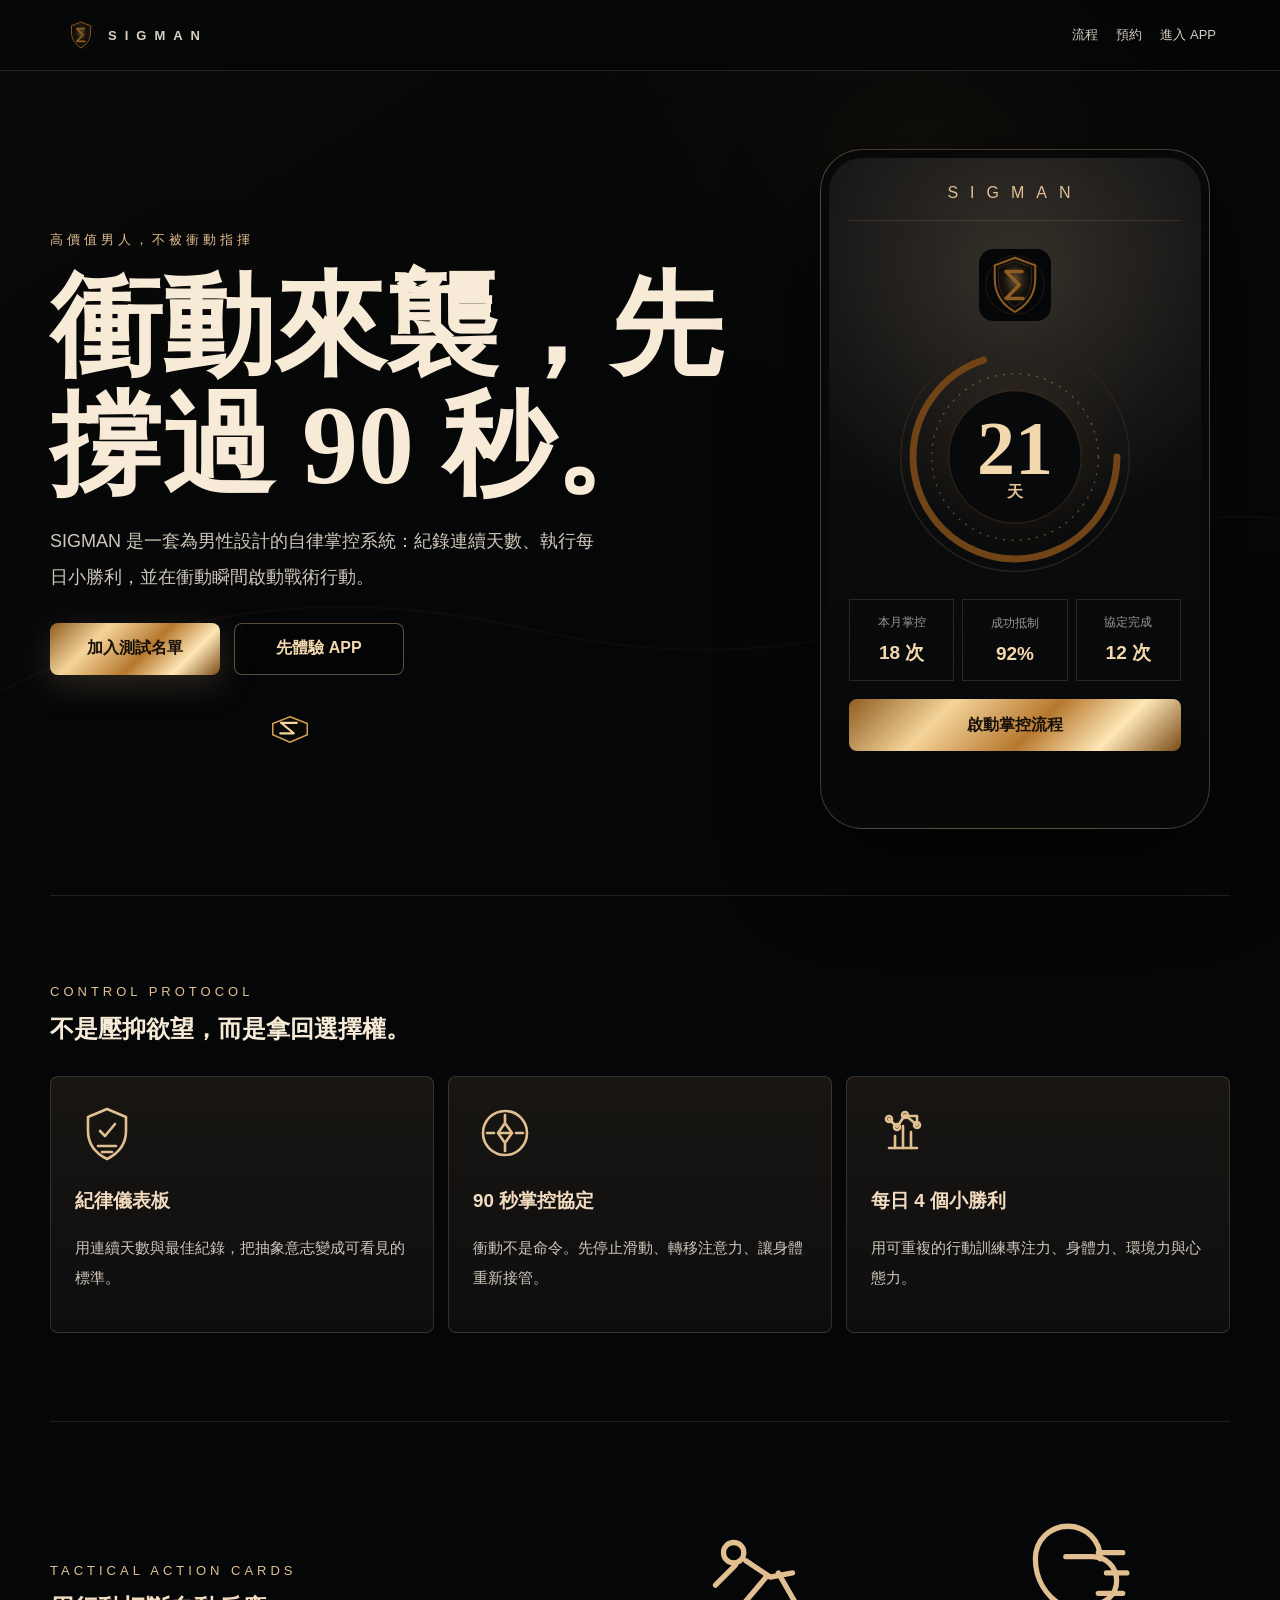
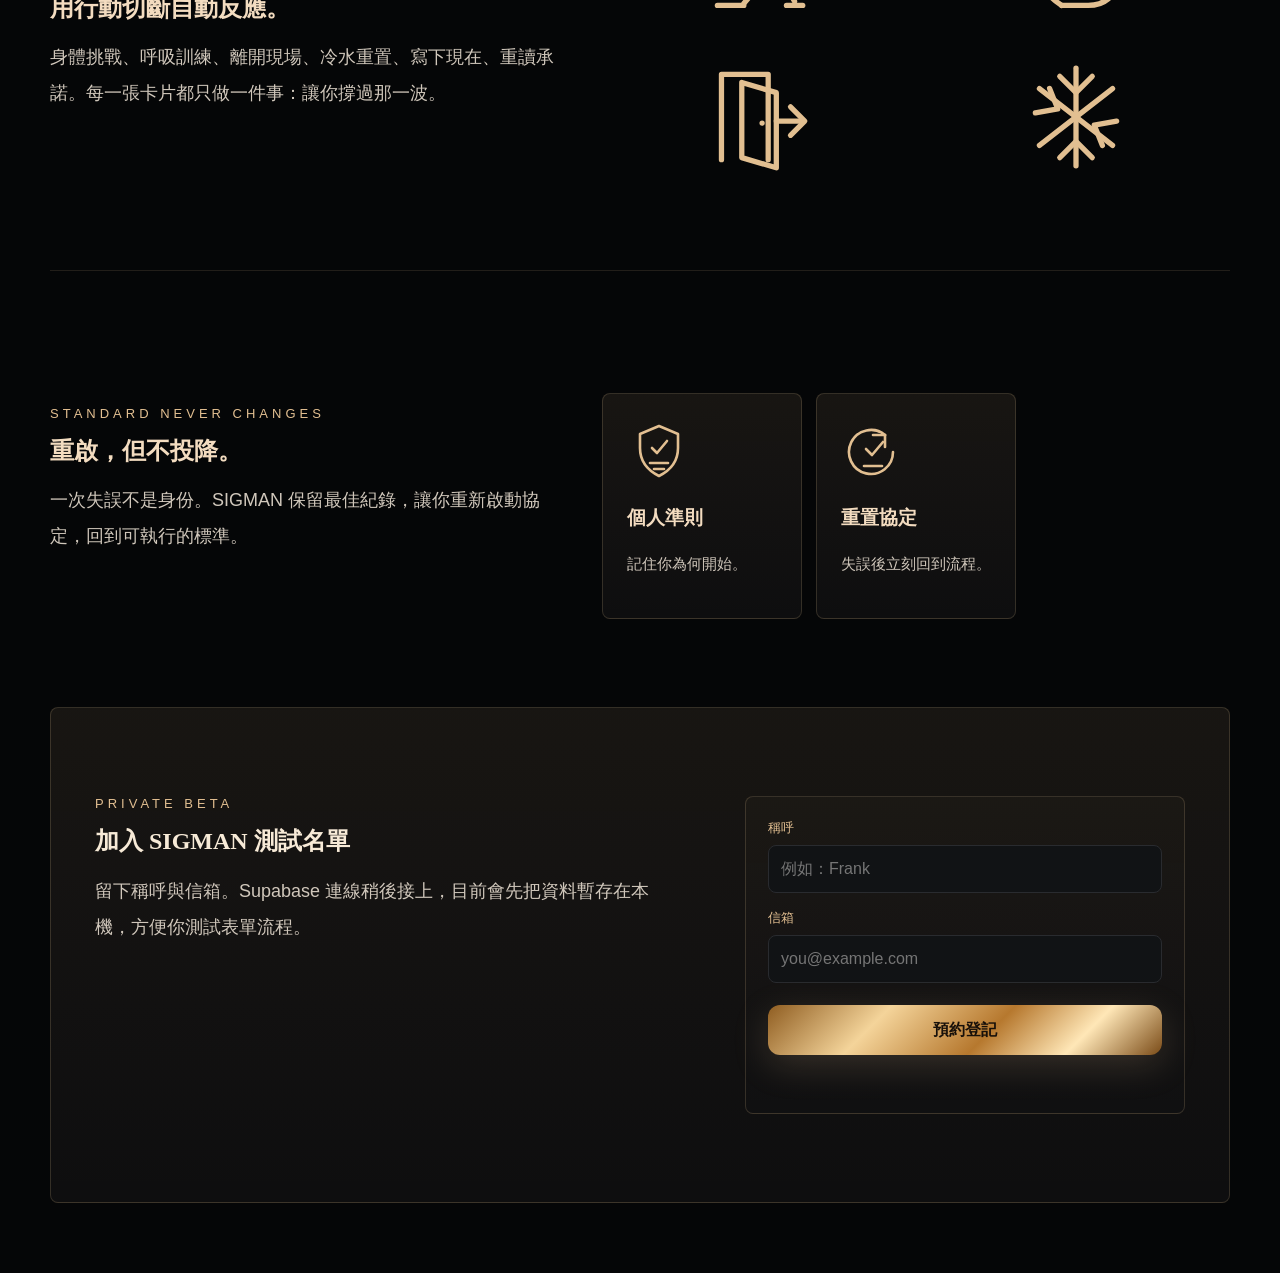
==== commit a154724a: "Unify premium icon system and day alignment" ====
--- a/index.html
+++ b/index.html
@@ -6,10 +6,10 @@
     <meta name="theme-color" content="#050607" />
     <meta name="description" content="SIGMAN 是為菁英男性設計的自律掌控系統。衝動來襲時，先撐過 90 秒。" />
     <title>SIGMAN | 自律掌控系統</title>
-    <link rel="manifest" href="manifest.json?v=10" />
+    <link rel="manifest" href="manifest.json?v=11" />
     <link rel="apple-touch-icon" href="assets/icon-180.png" />
     <link rel="icon" href="assets/icon-192.png" />
-    <link rel="stylesheet" href="styles.css?v=10" />
+    <link rel="stylesheet" href="styles.css?v=11" />
   </head>
   <body class="landing-body">
     <header class="landing-nav">
@@ -43,8 +43,10 @@
             <img class="preview-sigil" src="assets/brand/sigma-shield.svg" alt="" />
             <div class="preview-ring">
               <img src="assets/ui/premium-ring.svg" alt="" />
-              <strong>21</strong>
-              <span>天</span>
+              <div class="preview-ring-value">
+                <strong>21</strong>
+                <span>天</span>
+              </div>
             </div>
             <div class="preview-stats">
               <span>本月掌控<b>18 次</b></span>
@@ -63,17 +65,17 @@
         </div>
         <div class="feature-grid">
           <article>
-            <img src="assets/brand/sigma-shield.svg" alt="" />
+            <span class="feature-icon icon-mask" style="--icon: url('assets/icons/feature-standard.svg')" aria-hidden="true"></span>
             <h3>紀律儀表板</h3>
             <p>用連續天數與最佳紀錄，把抽象意志變成可看見的標準。</p>
           </article>
           <article>
-            <img src="assets/action-breath.svg" alt="" />
+            <span class="feature-icon icon-mask" style="--icon: url('assets/icons/feature-protocol.svg')" aria-hidden="true"></span>
             <h3>90 秒掌控協定</h3>
             <p>衝動不是命令。先停止滑動、轉移注意力、讓身體重新接管。</p>
           </article>
           <article>
-            <img src="assets/action-body.svg" alt="" />
+            <span class="feature-icon icon-mask" style="--icon: url('assets/icons/feature-wins.svg')" aria-hidden="true"></span>
             <h3>每日 4 個小勝利</h3>
             <p>用可重複的行動訓練專注力、身體力、環境力與心態力。</p>
           </article>
@@ -87,10 +89,30 @@
           <p>身體挑戰、呼吸訓練、離開現場、冷水重置、寫下現在、重讀承諾。每一張卡片都只做一件事：讓你撐過那一波。</p>
         </div>
         <div class="tactical-grid">
-          <img src="assets/action-body.svg" alt="身體挑戰" />
-          <img src="assets/action-breath.svg" alt="呼吸訓練" />
-          <img src="assets/action-leave.svg" alt="離開現場" />
-          <img src="assets/action-cold.svg" alt="冷水重置" />
+          <span class="action-icon icon-mask" style="--icon: url('assets/icons/action-body.svg')" aria-label="身體挑戰"></span>
+          <span class="action-icon icon-mask" style="--icon: url('assets/icons/action-breath.svg')" aria-label="呼吸訓練"></span>
+          <span class="action-icon icon-mask" style="--icon: url('assets/icons/action-leave.svg')" aria-label="離開現場"></span>
+          <span class="action-icon icon-mask" style="--icon: url('assets/icons/action-cold.svg')" aria-label="冷水重置"></span>
+        </div>
+      </section>
+
+      <section class="landing-section split-section">
+        <div>
+          <span class="overline">STANDARD NEVER CHANGES</span>
+          <h2>重啟，但不投降。</h2>
+          <p>一次失誤不是身份。SIGMAN 保留最佳紀錄，讓你重新啟動協定，回到可執行的標準。</p>
+        </div>
+        <div class="feature-grid compact-features">
+          <article>
+            <span class="feature-icon icon-mask" style="--icon: url('assets/icons/feature-standard.svg')" aria-hidden="true"></span>
+            <h3>個人準則</h3>
+            <p>記住你為何開始。</p>
+          </article>
+          <article>
+            <span class="feature-icon icon-mask" style="--icon: url('assets/icons/feature-reset.svg')" aria-hidden="true"></span>
+            <h3>重置協定</h3>
+            <p>失誤後立刻回到流程。</p>
+          </article>
         </div>
       </section>
 
@@ -115,6 +137,6 @@
       </section>
     </main>
 
-    <script src="landing.js?v=10"></script>
+    <script src="landing.js?v=11"></script>
   </body>
 </html>
--- a/styles.css
+++ b/styles.css
@@ -208,6 +208,12 @@
   border-bottom: 1px solid rgba(255, 255, 255, 0.06);
 }
 
+.topbar-title {
+  display: flex;
+  align-items: center;
+  gap: 10px;
+}
+
 .topbar h2,
 .detailbar h2 {
   margin: 3px 0 0;
@@ -302,29 +308,65 @@
   height: 56px;
   margin: 0 auto 8px;
   display: block;
+  color: var(--gold);
+}
+
+.icon-mask {
+  display: inline-block;
+  flex-shrink: 0;
+  background: currentColor;
+  -webkit-mask: var(--icon) center / contain no-repeat;
+  mask: var(--icon) center / contain no-repeat;
+}
+
+.feature-icon {
+  width: 64px;
+  height: 64px;
+  color: var(--gold);
+}
+
+.feature-icon.small {
+  width: 34px;
+  height: 34px;
+}
+
+.action-icon {
+  width: 56px;
+  height: 56px;
+  color: var(--gold);
+}
+
+.nav-icon {
+  width: 22px;
+  height: 22px;
+  color: currentColor;
 }
 
 .day-number {
   position: relative;
   z-index: 1;
-  display: flex;
-  align-items: baseline;
-  justify-content: center;
-  gap: 10px;
+  display: grid;
+  justify-items: center;
+  align-content: center;
+  gap: 2px;
   margin-top: 4px;
+  text-align: center;
 }
 
 .day-number strong {
   font-family: Georgia, "Times New Roman", serif;
+  font-variant-numeric: tabular-nums;
   font-size: 86px;
-  line-height: 0.95;
+  line-height: 0.9;
   letter-spacing: 0;
 }
 
 .day-number span {
+  margin: 0;
   color: var(--gold);
   font-size: 18px;
   font-weight: 700;
+  line-height: 1;
 }
 
 .streak-hero p {
@@ -366,7 +408,10 @@
   width: 100%;
   margin-top: 14px;
   padding: 16px;
-  display: block;
+  display: grid;
+  grid-template-columns: 40px 1fr;
+  gap: 12px;
+  align-items: center;
   text-align: left;
   border-color: rgba(226, 191, 145, 0.2);
   background:
@@ -628,24 +673,17 @@
     var(--panel-2);
 }
 
-.action-visual {
+.action-icon-frame {
   width: 100%;
-  aspect-ratio: 16 / 9;
-  display: block;
+  min-height: 84px;
+  display: grid;
+  place-items: center;
   margin-bottom: 12px;
-  overflow: hidden;
   border: 1px solid rgba(226, 191, 145, 0.16);
   border-radius: 7px;
   background:
     radial-gradient(circle at 50% 25%, rgba(226, 191, 145, 0.16), transparent 55%),
     #101113;
-}
-
-.action-visual img {
-  width: 100%;
-  height: 100%;
-  display: block;
-  object-fit: cover;
 }
 
 .action-card.selected {
@@ -784,12 +822,8 @@
   font-size: 12px;
 }
 
-.bottom-nav span {
-  font-size: 22px;
-}
-
 .bottom-nav .active {
-  color: var(--gold-2);
+  color: var(--gold);
 }
 
 @media (max-width: 480px) {
@@ -1044,24 +1078,29 @@
   height: 100%;
 }
 
-.preview-ring strong,
-.preview-ring span {
+.preview-ring-value {
   position: relative;
   z-index: 1;
-}
-
-.preview-ring strong {
+  display: grid;
+  justify-items: center;
+  align-content: center;
+  gap: 2px;
+  text-align: center;
+}
+
+.preview-ring-value strong {
   color: var(--gold-2);
-  font-family: Georgia, serif;
+  font-family: Georgia, "Times New Roman", serif;
+  font-variant-numeric: tabular-nums;
   font-size: 76px;
+  line-height: 0.9;
+}
+
+.preview-ring-value span {
+  margin: 0;
+  color: var(--gold);
+  font-weight: 800;
   line-height: 1;
-}
-
-.preview-ring span {
-  margin-top: 80px;
-  margin-left: -40px;
-  color: var(--gold);
-  font-weight: 800;
 }
 
 .preview-stats {
@@ -1125,12 +1164,18 @@
   padding: 24px;
 }
 
-.feature-grid img {
+.feature-grid img,
+.feature-grid .feature-icon {
   width: 80px;
   height: 80px;
   object-fit: contain;
 }
 
+.feature-grid .feature-icon {
+  width: 64px;
+  height: 64px;
+}
+
 .feature-grid h3,
 .split-section h2 {
   color: #f3dcc0;
@@ -1153,9 +1198,17 @@
   gap: 12px;
 }
 
-.tactical-grid img {
+.tactical-grid img,
+.tactical-grid .action-icon {
   width: 100%;
   padding: 10px;
+}
+
+.tactical-grid .action-icon {
+  width: 100%;
+  height: 130px;
+  color: var(--gold);
+  background-color: currentColor;
 }
 
 .waitlist-section {
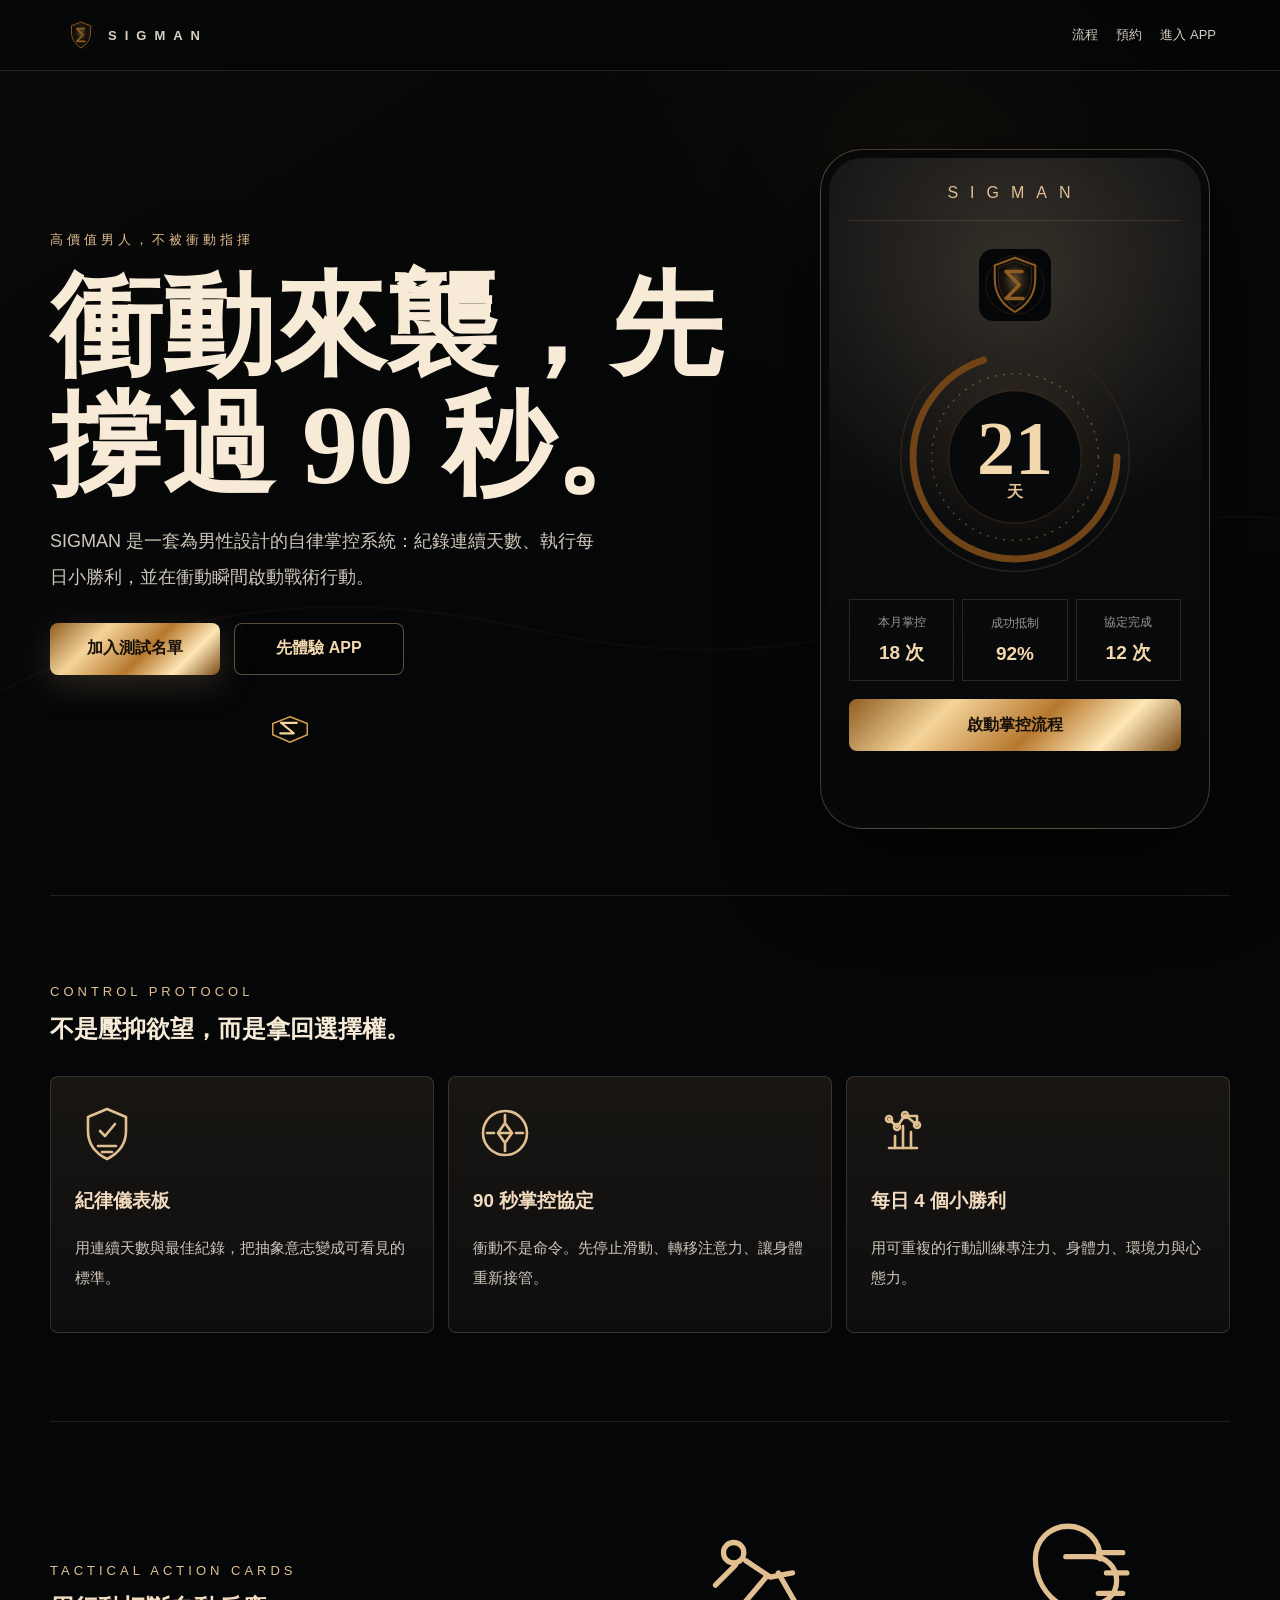
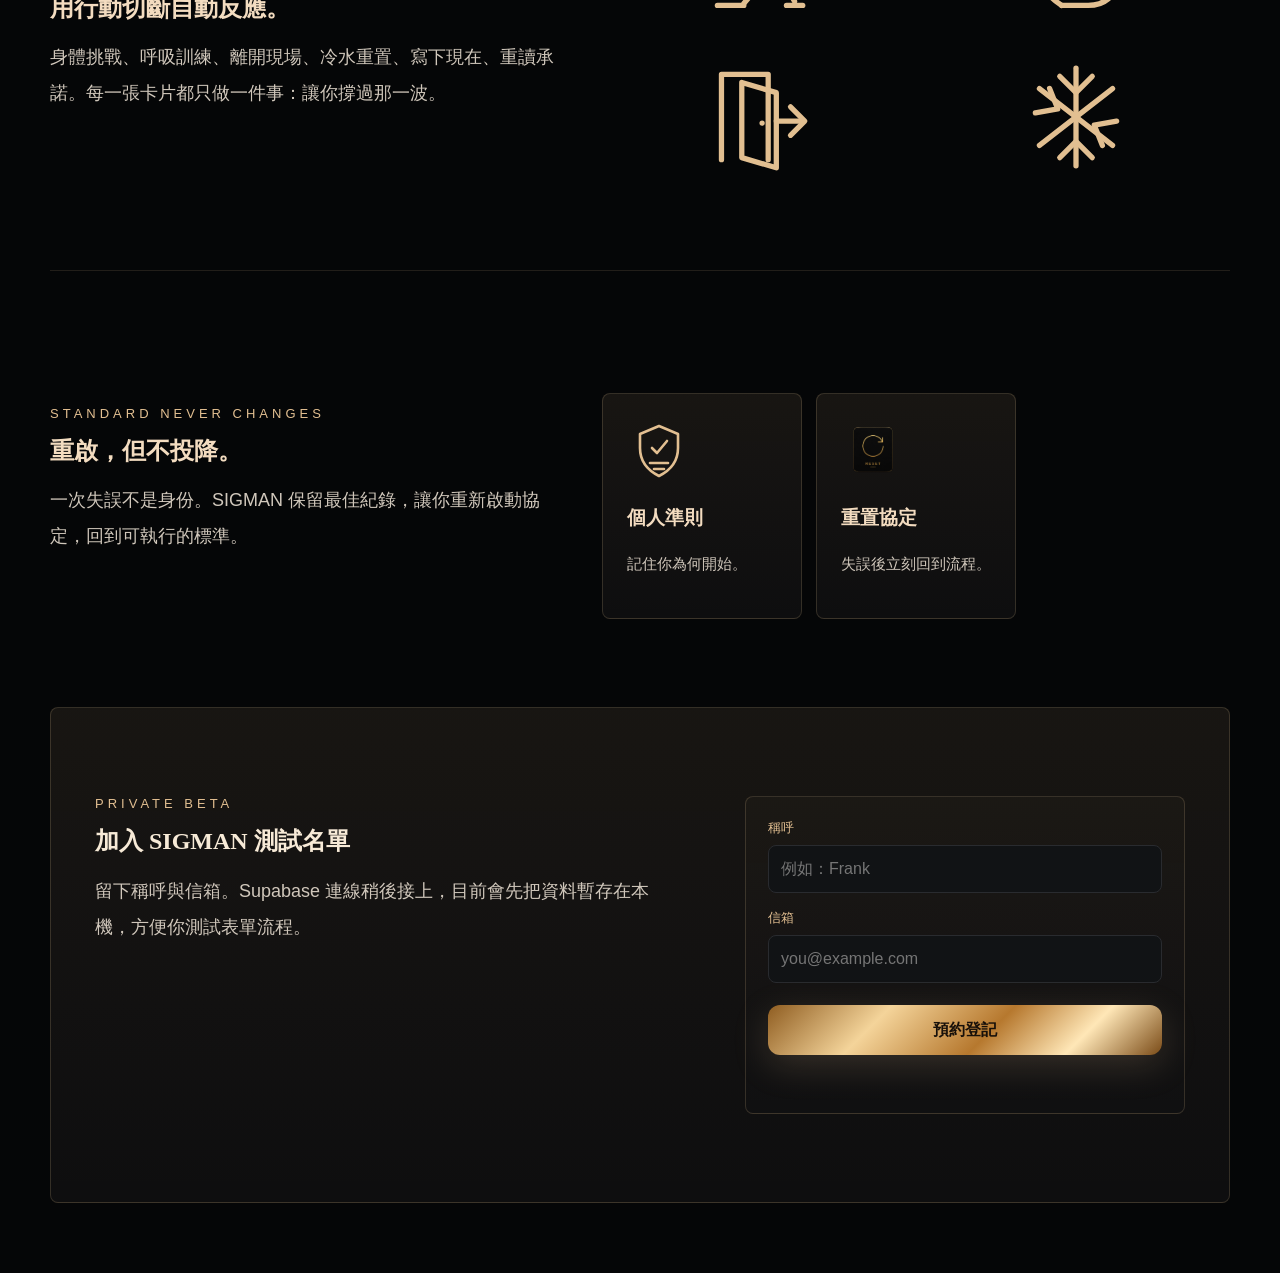
==== commit 52b5b421: "Test custom reset icon" ====
--- a/index.html
+++ b/index.html
@@ -6,10 +6,10 @@
     <meta name="theme-color" content="#050607" />
     <meta name="description" content="SIGMAN 是為菁英男性設計的自律掌控系統。衝動來襲時，先撐過 90 秒。" />
     <title>SIGMAN | 自律掌控系統</title>
-    <link rel="manifest" href="manifest.json?v=11" />
+    <link rel="manifest" href="manifest.json?v=12" />
     <link rel="apple-touch-icon" href="assets/icon-180.png" />
     <link rel="icon" href="assets/icon-192.png" />
-    <link rel="stylesheet" href="styles.css?v=11" />
+    <link rel="stylesheet" href="styles.css?v=12" />
   </head>
   <body class="landing-body">
     <header class="landing-nav">
@@ -109,7 +109,7 @@
             <p>記住你為何開始。</p>
           </article>
           <article>
-            <span class="feature-icon icon-mask" style="--icon: url('assets/icons/feature-reset.svg')" aria-hidden="true"></span>
+            <img class="feature-icon svg-image-icon" src="assets/icons/feature-reset.svg" alt="" />
             <h3>重置協定</h3>
             <p>失誤後立刻回到流程。</p>
           </article>
@@ -137,6 +137,6 @@
       </section>
     </main>
 
-    <script src="landing.js?v=11"></script>
+    <script src="landing.js?v=12"></script>
   </body>
 </html>
--- a/styles.css
+++ b/styles.css
@@ -325,6 +325,10 @@
   color: var(--gold);
 }
 
+.svg-image-icon {
+  object-fit: contain;
+}
+
 .feature-icon.small {
   width: 34px;
   height: 34px;
